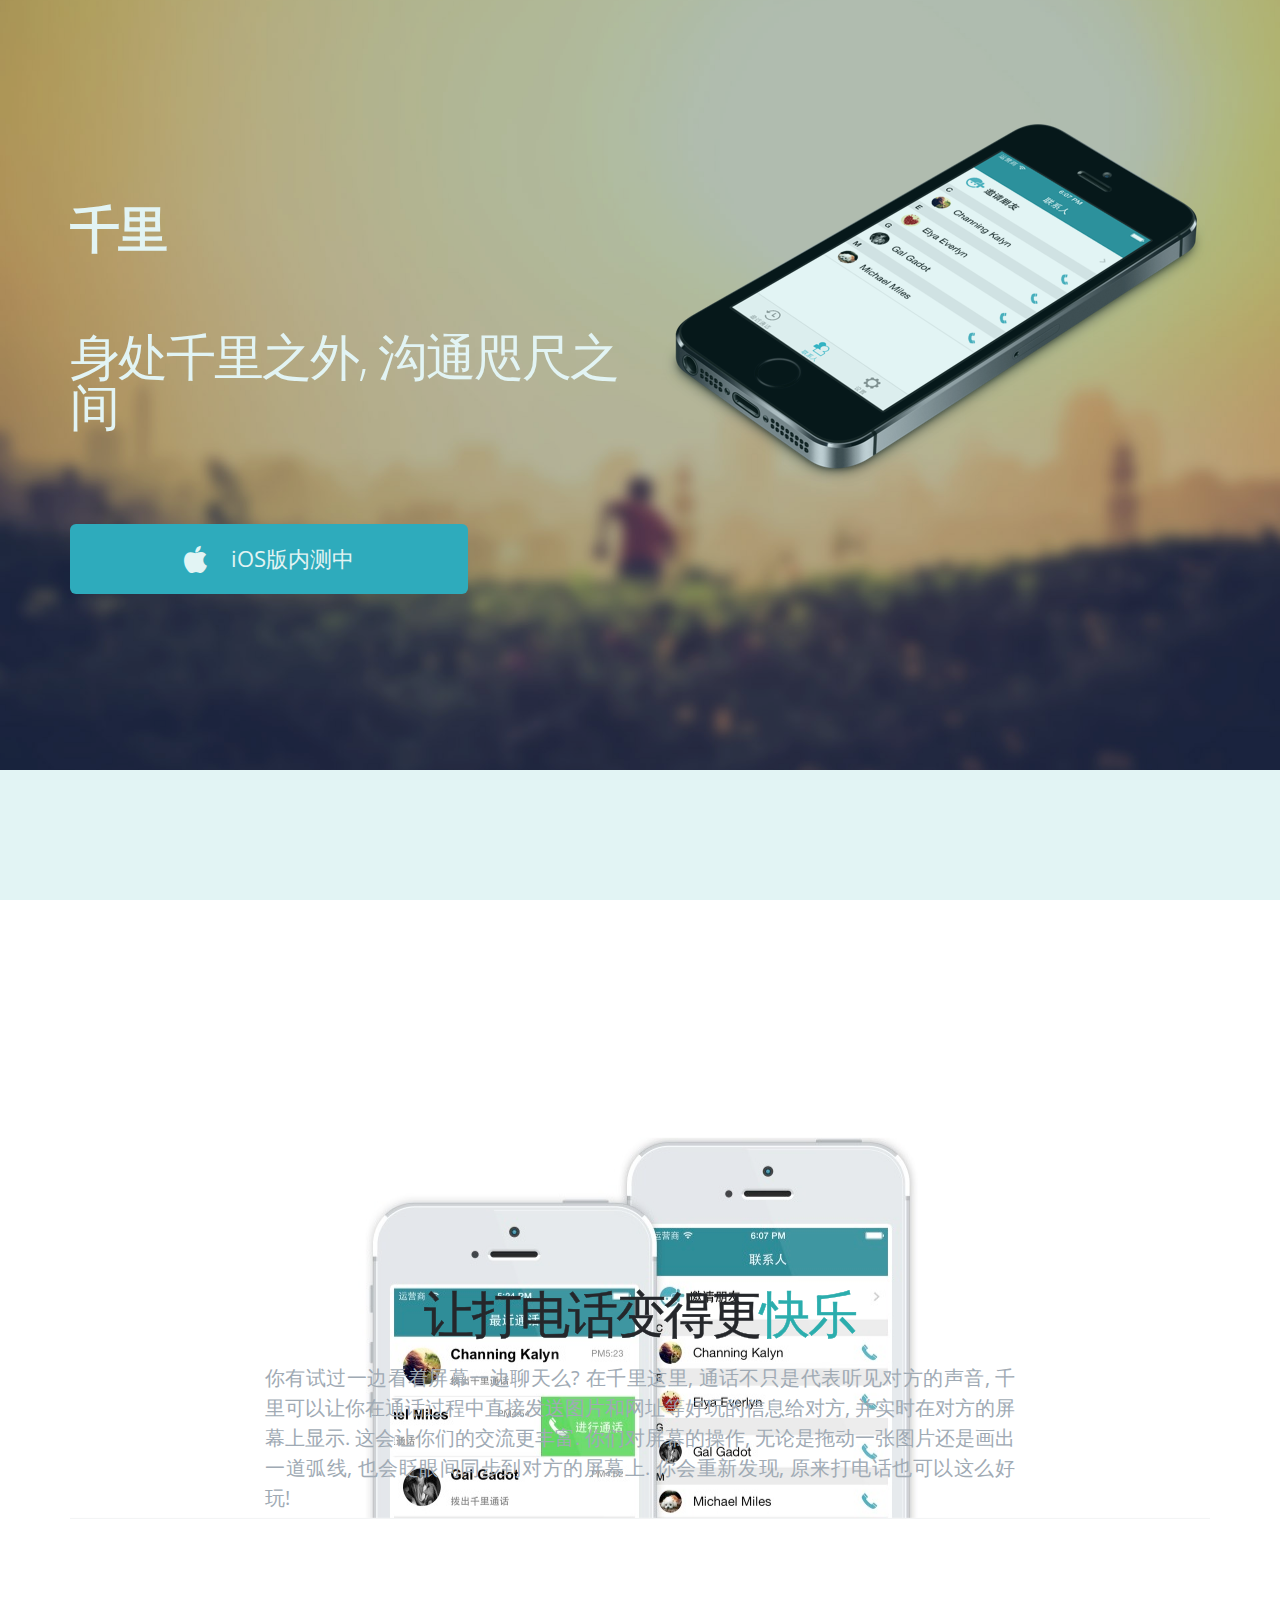
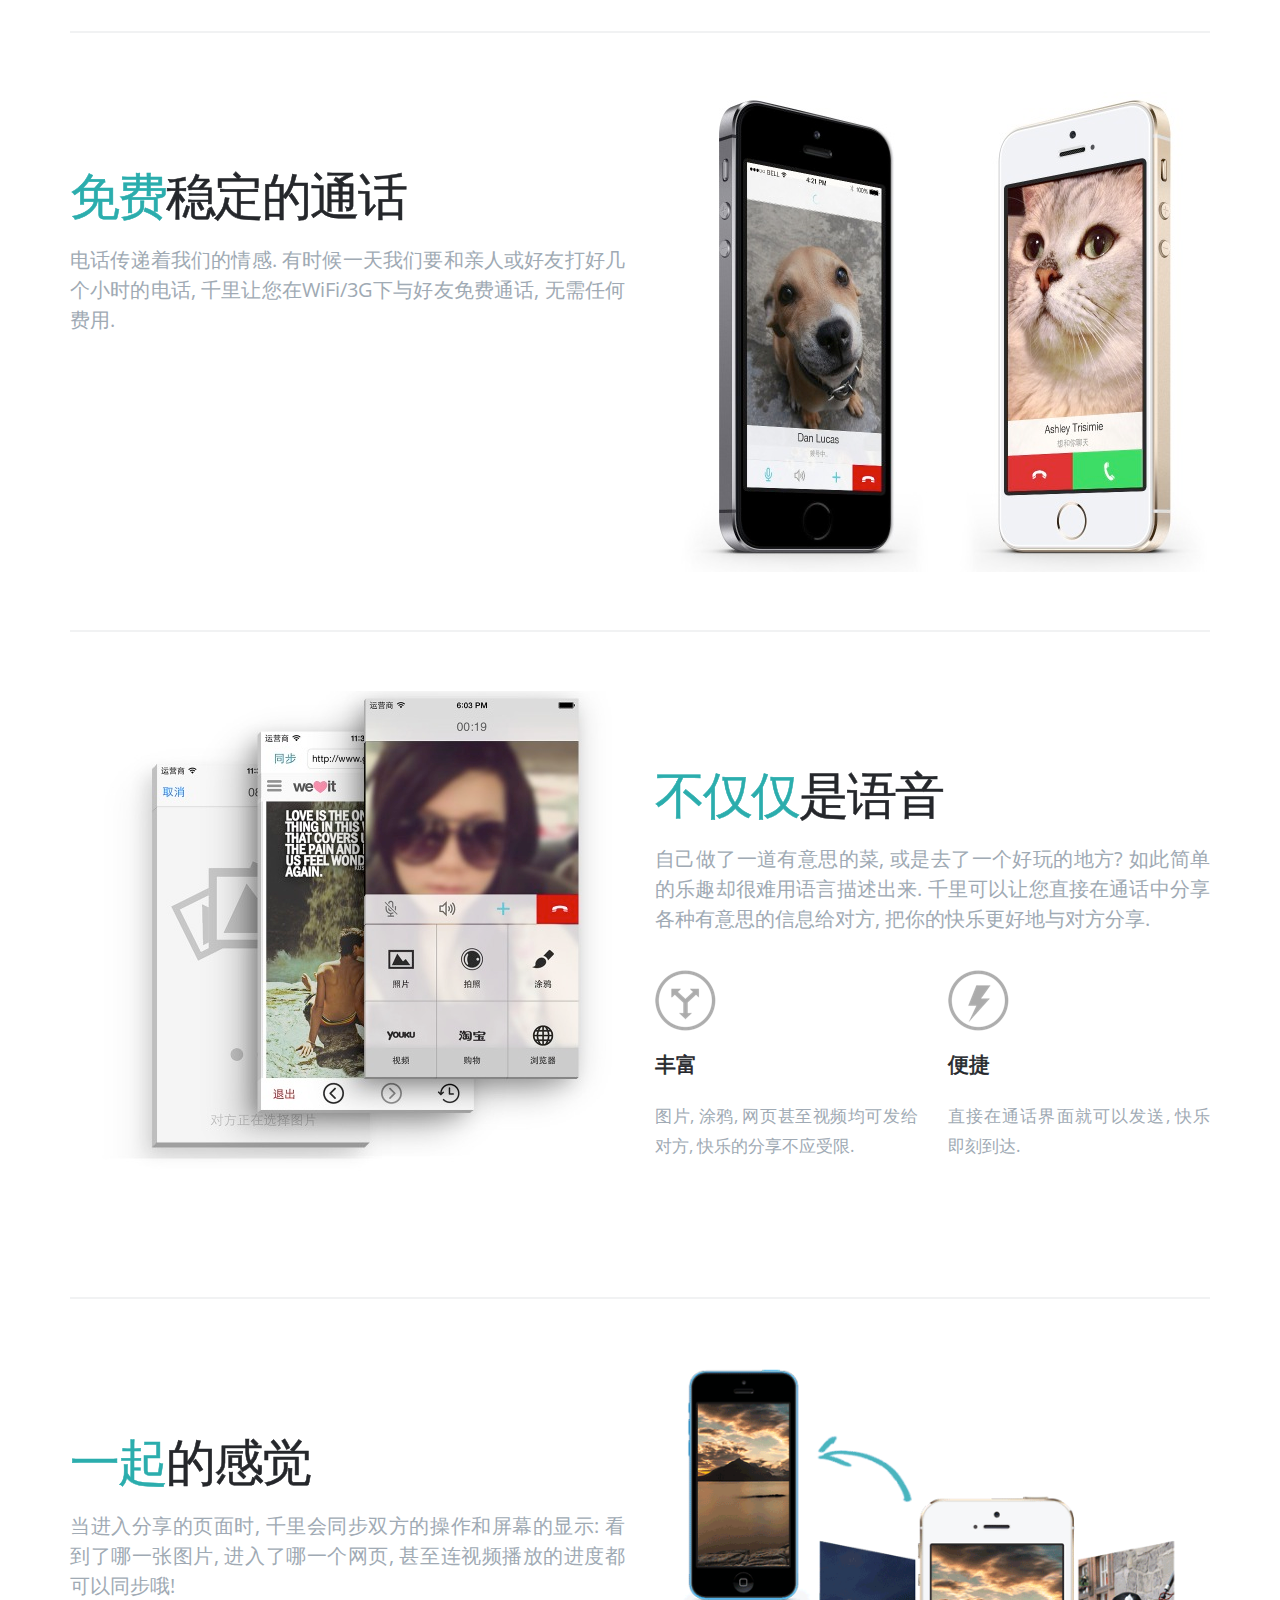
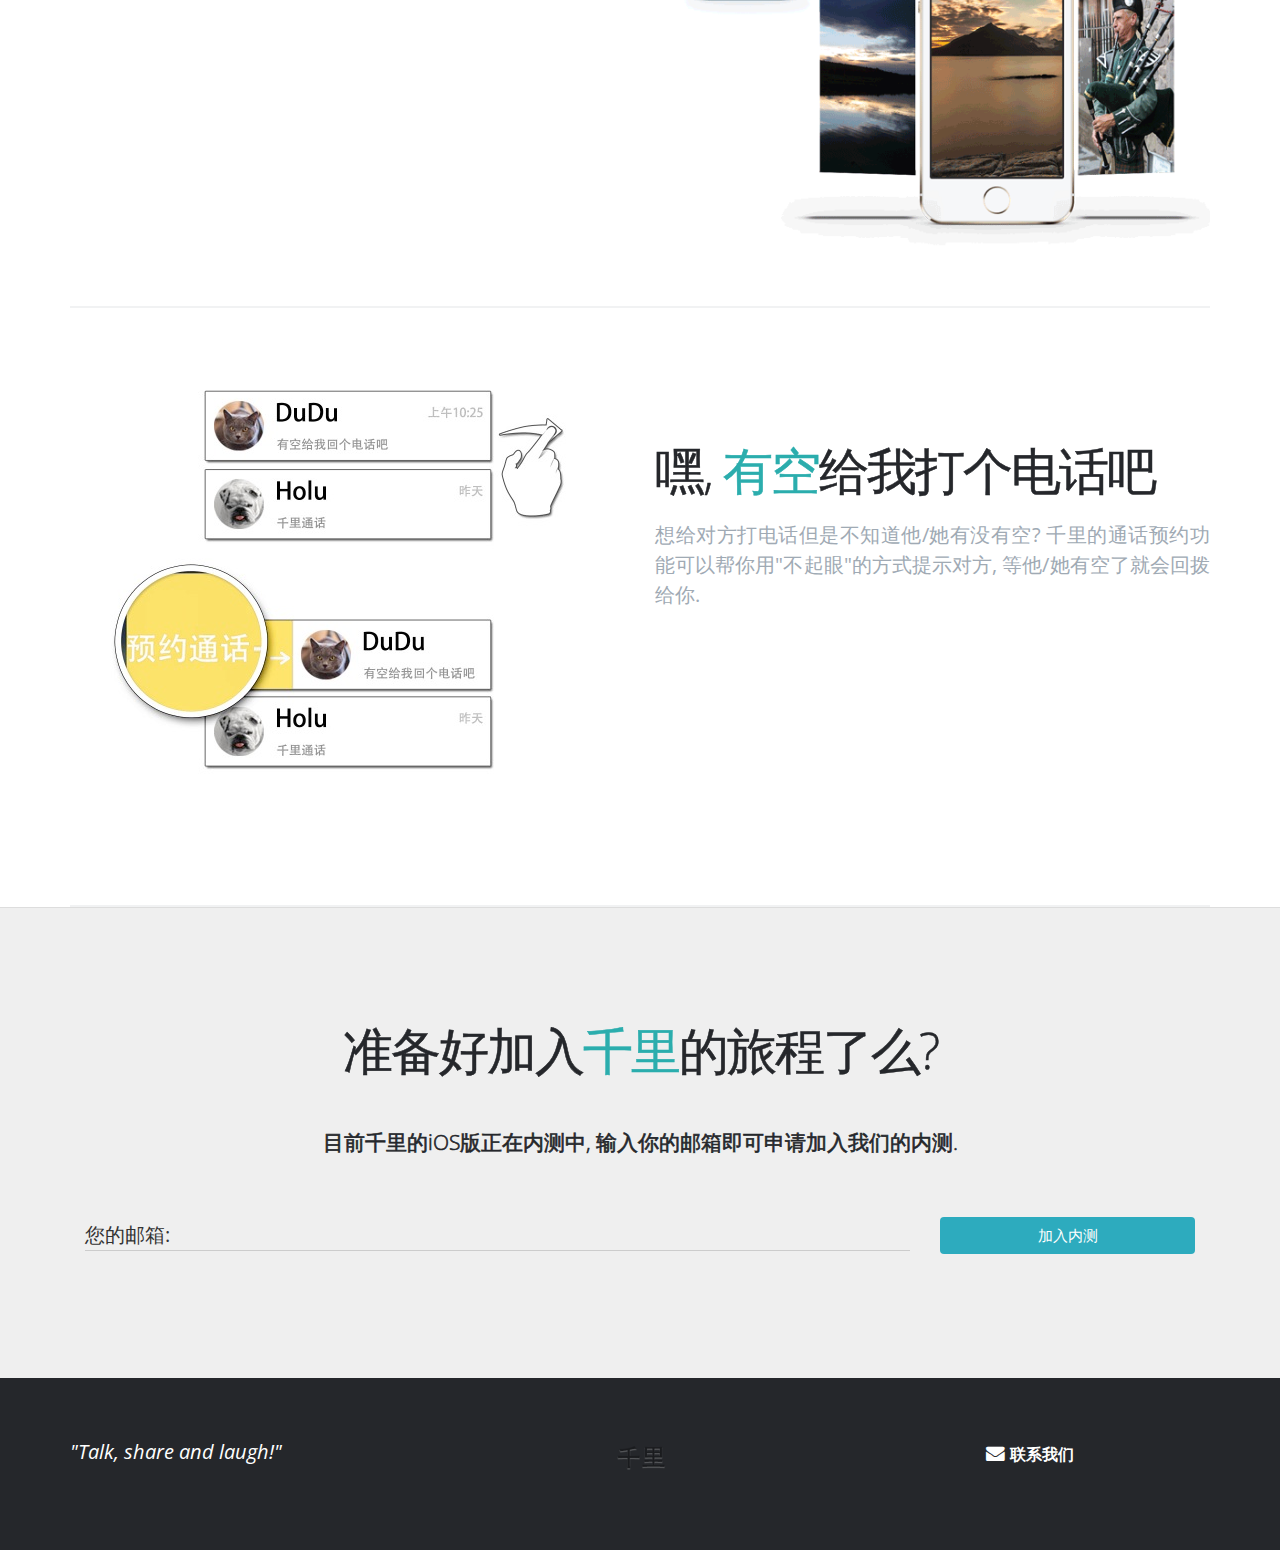
==== index.html @ df3bec3b "5 to 10" ====
﻿<!DOCTYPE html>
<html lang="en">
	<head>
		<title>千里 - 可以边看边聊的通讯工具</title>
		<meta name="viewport" content="width=device-width, initial-scale=1.0, maximum-scale=1.0, user-scalable=no">
		<!-- set the descritpion of you site -->
		<meta name="description" content="Responsive, Mobile First, Retina, Bootstrap 3, Landing Page, One Page, App, iOS, iPhone, iPad, Agency, Clean, Creative, Minimal, Multi-Purpose">
		<!-- set author of your site -->
		<meta name="author" content="Awerest - interactive studio">
		<!-- modernizr -->
		<script src="js/modernizr.js" type="text/javascript"></script>
		<!-- main Bootstrap styling -->
		<link rel="stylesheet" href="css/bootstrap.min.css">
		<!-- custom styling -->
		<link href="css/style.css" rel="stylesheet">
		<!-- iconic font - FontAwesome -->
		<!-- <link href="http://netdna.bootstrapcdn.com/font-awesome/4.0.1/css/font-awesome.css" rel="stylesheet"> -->
		<link href="css/font-awesome.css" rel="stylesheet">
		<!-- Google font -->
		<link href='http://fonts.googleapis.com/css?family=Open+Sans:300,400,700' rel='stylesheet' type='text/css'>
		<!-- site thumbnail -->
		<link rel="image_src" href="thumbnail.png" />
		<!-- favicon -->
		<link rel="icon" type="image/ico" href="favicon.ico">
		<!-- HTML5 shiv, for IE6-8 support of HTML5 elements. All other JS at the end of file. -->
		<!-- [if lt IE 9]>
			<script src="js/html5shiv.js"></script>
		<![endif]-->
	</head>
	<body>
		<div id="preloader">
			<div id="status">&nbsp;</div>
		</div>
	<!-- start intro -->
		<div id="home" data-start="opacity:1;" data-100-top-bottom="opacity: 0;">
			<div class="container"> 
				<div class="row">
					<div class="col-lg-6 col-md-6 col-sm-6 margin15 margin-15">
						<!-- <img src="img/logo.png" class="img-responsive" alt=""> -->
						<h1 class="margin5"><b>千里</b></h1>
						<h1 class="margin5"><br>身处千里之外, 沟通咫尺之间</h1>
						<!-- <a href="#" class="btn btn-default btn-awesome margin5">Available for <i class="fa fa-apple fa-lg"></i></a>
						<a href="#" class="btn btn-default btn-awesome margin5">Soon for <i class="fa fa-android fa-lg"></i></a>
						<a href="#" class="btn btn-default btn-awesome margin5">Soon for <i class="fa fa-windows fa-lg"></i></a> -->
						<a href="#contact" class="btn btn-default btn-awesome margin15">&nbsp;&nbsp;&nbsp;&nbsp;<i class="fa fa-apple fa-lg"></i>&nbsp;&nbsp;&nbsp;&nbsp;iOS版内测中&nbsp;&nbsp;&nbsp;&nbsp;</a>
					</div>
					<div class="col-lg-6 col-md-6 col-sm-6 margin10">
						<img src="img/intro_image.png" class="img-responsive float" alt="">
					</div>
				</div>
			</div>
		</div>
	<!-- end intro -->
	<!-- start features -->
		<section id="features">
			<div class="container"> 
				<div class="row" id="feat_1">
					<div class="col-lg-12 col-md-12 col-sm-12 margin5 margin-5">
						<img src="img/features_1.jpg" class="img-responsive" alt="" data-bottom-top="transform: translateY(100%);" data-bottom="transform: translateY(0%);" data-top="transform: translateY(0%);" data-top-bottom="transform: translateY(-100%);">
					</div>
					<div class="col-lg-8 col-md-8 col-sm-8 col-lg-offset-2 col-md-offset-2 col-sm-offset-2 text-center">
						<!-- <h2>对<span>电话</span>的重新定义</h2> -->
						<!-- <h4>一款边看边聊的通讯软件</h4> -->
						<!-- <h2><span>边看边聊</span>的电话</h2> -->
						<h2>让打电话变得更<span>快乐</span></h2>
						<p>你有试过一边看着屏幕一边聊天么? 在千里这里, 通话不只是代表听见对方的声音, 千里可以让你在通话过程中直接发送图片和网址等好玩的信息给对方, 并实时在对方的屏幕上显示. 这会让你们的交流更丰富. 你们对屏幕的操作, 无论是拖动一张图片还是画出一道弧线, 也会眨眼间同步到对方的屏幕上. 你会重新发现, 原来打电话也可以这么好玩!</p>
						<!-- <p>千里是一款可以「边看边聊」的通信软件, 它不仅可以让您方便地与好友进行语音通话, 还可以在通话过程中直接发送图片和视频等多媒体信息. 你们对共享信息的操作, 无论是拖动一张图片还是画出一道弧线, 都会眨眼间同步到对方的屏幕上. 您会重新发现, 原来打电话也可以这么好玩!</p> -->
						<a href="#home"><i class="fa fa-angle-up fa-4x margin-5"></i></a>
						<a href="#feat_2"><i class="fa fa-angle-down fa-4x margin-5"></i></a>
					</div>
				</div>
				<div class="separator"></div>
				<div class="row" id="feat_2">
					<div class="col-lg-6 col-md-6 col-sm-6 margin10">
						<h2><span>免费</span>稳定的通话</h2>
						<p>电话传递着我们的情感. 有时候一天我们要和亲人或好友打好几个小时的电话, 千里让您在WiFi/3G下与好友免费通话, 无需任何费用. 
						</p>
						<a href="#feat_1"><i class="fa fa-angle-up fa-4x margin5 margin-5"></i></a>
						<a href="#feat_3"><i class="fa fa-angle-down fa-4x margin5 margin-5"></i></a>
					</div>
					<div class="col-lg-6 col-md-6 col-sm-6 margin5 margin-5">
						<!-- <img src="img/features_2.jpg" class="img-responsive" alt="" data-bottom-top="transform: translateY(100%);" data-bottom="transform: translateY(0%);" data-top="transform: translateY(0%);" data-top-bottom="transform: translateY(-100%);"> -->
						<img src="img/features_2.jpg" class="img-responsive" alt="">
					</div>
				</div>
				<div class="separator"></div>
				<div class="row" id="feat_3">
					<div class="col-lg-6 col-md-6 col-sm-6 margin5 margin-5">
						<!-- <img src="img/features_3.jpg" class="img-responsive" alt="" data-bottom-top="transform: translateY(100%);" data-bottom="transform: translateY(0%);" data-top="transform: translateY(0%);" data-top-bottom="transform: translateY(-100%);"> -->
						<img src="img/features_3.jpg" class="img-responsive" alt="">
					</div>
					<div class="col-lg-6 col-md-6 col-sm-6 margin10">
						<h2><span>不仅仅</span>是语音</h2>
						<p>自己做了一道有意思的菜, 或是去了一个好玩的地方? 如此简单的乐趣却很难用语言描述出来. 千里可以让您直接在通话中分享各种有意思的信息给对方, 把你的快乐更好地与对方分享.</p>
						<!-- sub items -->
						<div class="row">
							<div class="col-md-6">
								<!-- BEGIN SERVICE BOX -->
								<div class="rnr-service-box-center">
									<!-- BEGIN SERVICE ICON -->
									<div class="rnr-service-box-icon">
										<img src="img/service_box_various.png" alt="Pictures"/>
									</div>
									<!-- END SERVICE ICON -->

									<!-- BEGIN SERVICE CONTENT -->          
									<div class="rnr-service-box-content">
										<h3 class="rnr-service-box-title">丰富</h3>
										<p style="font-size:13pt;">图片, 涂鸦, 网页甚至视频均可发给对方, 快乐的分享不应受限.</p>
									</div>
									<!-- END SERVICE CONTENT -->
								</div>
								<!-- END SERVICE BOX -->    
							</div>
							<div class="col-md-6">         
								<!-- BEGIN SERVICE BOX -->
								<div class="rnr-service-box-center">
									<!-- BEGIN SERVICE ICON -->
									<div class="rnr-service-box-icon">
										<img src="img/service_box_convenient.png" alt="Pictures"/>
									</div>
									<!-- END SERVICE ICON -->

									<!-- BEGIN SERVICE CONTENT -->          
									<div class="rnr-service-box-content">
										<h3 class="rnr-service-box-title">便捷</h3>
										<p style="font-size:13pt;">直接在通话界面就可以发送, 快乐即刻到达.</p>
									</div>
									<!-- END SERVICE CONTENT -->
								</div>
								<!-- END SERVICE BOX -->    
							</div>
						</div>  
						<a href="#feat_2"><i class="fa fa-angle-up fa-4x margin5 margin-5"></i></a>
						<a href="#feat_4"><i class="fa fa-angle-down fa-4x margin5 margin-5"></i></a>
					</div>
				</div>
				<div class="separator"></div>
				<div class="row" id="feat_4">
					<div class="col-lg-6 col-md-6 col-sm-6 margin10">
						<h2><span>一起</span>的感觉</h2>
						<p>当进入分享的页面时, 千里会同步双方的操作和屏幕的显示: 看到了哪一张图片, 进入了哪一个网页, 甚至连视频播放的进度都可以同步哦! </p>
						<a href="#feat_3"><i class="fa fa-angle-up fa-4x margin5 margin-5"></i></a>
						<a href="#feat_5"><i class="fa fa-angle-down fa-4x margin5 margin-5"></i></a>
					</div>
<!-- 					<div class="col-lg-6 col-md-6 col-sm-6 margin10 margin-10 video">
						<iframe src="//player.vimeo.com/video/60252066?title=0&amp;byline=0&amp;portrait=0" frameborder="0" webkitallowfullscreen mozallowfullscreen allowfullscreen></iframe>
					</div> -->
					<div class="col-lg-6 col-md-6 col-sm-6 margin5 margin-5">
						<!-- <img src="img/feature-3-animation-gif-with-arrow.gif" class="img-responsive" alt="" data-bottom-top="transform: translateY(100%);" data-bottom="transform: translateY(0%);" data-top="transform: translateY(0%);" data-top-bottom="transform: translateY(-100%);"> -->
						<img src="img/feature-3-animation-gif-with-arrow.gif" class="img-responsive" alt="">
					</div>					
				</div>
				<div class="separator"></div>
				<div class="row" id="feat_5">
					<div class="col-lg-6 col-md-6 col-sm-6 margin5 margin-5">
						<!-- <img src="img/features_4.jpg" class="img-responsive" alt="" data-bottom-top="transform: translateY(100%);" data-bottom="transform: translateY(0%);" data-top="transform: translateY(0%);" data-top-bottom="transform: translateY(-100%);"> -->
						<img src="img/features_4.jpg" class="img-responsive" alt="">
					</div>
					<div class="col-lg-6 col-md-6 col-sm-6 margin10">
						<h2>嘿, <span>有空</span>给我打个电话吧</h2>
						<p>想给对方打电话但是不知道他/她有没有空? 千里的通话预约功能可以帮你用"不起眼"的方式提示对方, 等他/她有空了就会回拨给你.</p>
						<a href="#feat_4"><i class="fa fa-angle-up fa-4x margin5 margin-5"></i></a>
						<a href="#contact"><i class="fa fa-angle-down fa-4x margin5 margin-5"></i></a>
					</div>
				</div>
				<div class="separator"></div>				
	<!-- end features -->
<!-- start gallery -->		
		</section>
	<!-- end gallery -->

	<!-- start contact -->
		<section id="contact">
			<div class="container">
				<div class="row">
					<div class="col-lg-12 margin10 margin-5">
						<h2 class="text-center">准备好加入<span>千里</span>的旅程了么?</h2>
						<h3 class="text-center margin5">目前千里的iOS版正在内测中, 输入你的邮箱即可申请加入我们的内测.</h3>
						<div class="col-lg-12">
							<div class="row">						
								<form method="post" class="form-inline flowuplabels" role="form" id="contactForm">
									<div class="form-group col-lg-9 col-md-9 col-sm-6 fl_wrap margin5">
										<label class="fl_label" for="email">您的邮箱:</label>
										<input type="text" name="email" value="" id="email" class="form-control fl_input">
									</div>
									<span class="honeypot form-group col-lg-3 col-md-3 col-sm-6 fl_wrap margin5">
										<label class="fl_label" for="last">Honeypot:</label>
										<input type="text" name="last" value="" id="last" class="form-control fl_input">
									</span>
									<div class="form-group col-lg-3 col-md-3 col-sm-6 margin5">
										<button type="submit" value="Send" id="submit" class="btn btn-fancy btn-block">加入内测</button>
									</div>
									<div class="form-group col-lg-12 col-sm-12 margin5">
										<div class="message">
											<div class="alert">
												<li id="alert_message"></li>
											</div>
										</div>
									</div>
								</form>
							</div>
						</div>
					</div>
				</div>
			</div>
		</section>
	<!-- end contact -->
	<!-- start terms and privacy -->
<!-- 		<section id="terms" data--100-bottom-top="opacity:0;" data-center="opacity: 1;">
			<div class="container">
				<div class="row">
					<div class="col-lg-12 margin15 margin-15">
						<h1></h1>
					</div>
				</div>
			</div>
		</section> -->
	<!-- end terms and privacy -->
	<!-- start footer -->
		<section class="footer"> 
			<div class="container"> 
				<div class="row">
					<div class="col-lg-4 col-md-4 col-sm-4 margin5 margin-5">
						<p>"Talk, share and laugh!"</p>
					</div>
					<div class="col-lg-4 col-md-4 col-sm-4 margin5 margin-5">
						<img src="img/logo_footer.png" alt="">
					</div>
					<div class="col-lg-4 col-md-4 col-sm-4 margin5 margin-5">
						<!--
						<a href="https://www.facebook.com/awerest" target="_blank"><i class="fa fa-facebook fa-lg"></i></a>
						<a href="https://www.twitter.com/awerest" target="_blank"><i class="fa fa-twitter fa-lg"></i></a>
						<a href="http://instagram.com/awerest" target="_blank"><i class="fa fa-instagram fa-lg"></i></a>
						<a href="http://dribbble.com/awerest" target="_blank"><i class="fa fa-dribbble fa-lg"></i></a>
						<a href="http://pinterest.com/awerest" target="_blank"><i class="fa fa-pinterest fa-lg"></i></a>
						-->
						<a href="mailto:zhe@qianliapp.cn"><i class="fa fa-envelope fa-lg">&nbsp;<small><strong>联系我们</strong></small></i></a>
					</div>
				</div>
			</div>
		</section>
	<!-- end footer -->
	<!-- start back to top button -->
		<a href="#home" class="hidden-sm hidden-xs go-top" data-0="opacity: 0;" data-1000="opacity: 1;">Go Top</a>
	<!-- end back to top button -->
	<!-- start scripts - IMPORTANT: all scripts except modernizr and html5shiv MUST be loaded after jquery-latest.js as now -->
	<!-- latest jQuery -->
		<script src="js/jquery-1.10.2.min.js"></script>
	<!-- main bootstrap js -->
		<script src="js/bootstrap.min.js"></script>
	<!-- enable responsive features in IE8 -->
	<!-- [if lte IE 8]>
		<script src="js/respond.min.js"></script>
	<![endif]-->
	<!-- retina support -->
		<script src="js/retina.js" type="text/javascript"></script>
	<!-- smooth scroll on page -->
		<script src="js/jquery.scrollto.min.js" type="text/javascript"></script>
		<script src="js/jquery.easing.js" type="text/javascript"></script>
	<!-- responsive embed videos -->
		<script src="js/jquery.fitvids.min.js" type="text/javascript"></script>
	<!-- custom scrollbar -->
		<script src="js/jquery.nicescroll.min.js" type="text/javascript"></script>
		<script src="js/smoothscroll.js" type="text/javascript"></script>
		<script src="js/jquery.localscroll.min.js" type="text/javascript"></script>
	<!-- animated elements -->
		<script src="js/skrollr.js"></script>
	<!--[if lt IE 9]>
		<script type="text/javascript" src="skrollr.ie.js"></script>
	<![endif]-->
	<!-- background stretch and slide -->
		<script src="js/jquery.backstretch.min.js"></script>
	<!-- contact form -->
		<script src="js/jquery.form.js"></script>
		<script src="js/jquery.flowuplabels.js"></script>
	<!-- custom scripts and triggers -->
		<script src="js/custom.js"></script>
	<!-- Google analytics -->
	<!--
		<script type="text/javascript">
			var _gaq = _gaq || [];
			_gaq.push(['_setAccount', 'YOUR GOOGLE ANALYTICS CODE']);
			_gaq.push(['_trackPageview']);

			(function() {
				var ga = document.createElement('script'); ga.type = 'text/javascript'; ga.async = true;
				ga.src = ('https:' == document.location.protocol ? 'https://ssl' : 'http://www') + '.google-analytics.com/ga.js';
				var s = document.getElementsByTagName('script')[0]; s.parentNode.insertBefore(ga, s);
			})();
		</script>
		-->
	</body>
</html>
---- css/style.css ----
/*

Template Name: Superawesome
Template Demo: http://awerest.com/demo/superawesome
Author: Awerest
Author website: http://awerest.com
Description: Retina Bootstrap App Landing Page For MODX
Tags: Responsive, Mobile First, Retina, Bootstrap 3, Landing Page, One Page, App, iOS, iPhone, iPad, Agency, Clean, Creative, Minimal, Multi-Purpose

Version: 2.0

---------------

Table of Contents:

1) Main styling
2) Typography
3) Intro
4) Features, Gallery and Contact
5) Terms and Privacy
6) Footer
7) Preloader
8) Back to top button

---------------

/* ==== 1) Main styles ==== */

::selection {
	background: #2badad;
	color: #ffffff;
}

::-moz-selection {
	background: #2badad;
	color: #ffffff;
}

body {
	font-family: 'Open Sans', sans-serif;
	overflow-x: hidden;
}

.separator {
	border-bottom: 2px solid #f1f2f3;
}

.margin15 {
	margin-top: 15%;
}

.margin-15 {
	margin-bottom: 15%;
}

.margin10 {
	margin-top: 10%;
}

.margin-10 {
	margin-bottom: 10%;
}

.margin5 {
	margin-top: 5%;
}

.margin-5 {
	margin-bottom: 5%;
}

/* ==== 2) Typography ==== */

p {
	font-family: 'Open Sans', "Hiragino Sans GB", "Microsoft YaHei", "WenQuanYi Micro Hei", sans-serif;
	color: #A0AAB4;
	margin: 25px 0;
	font-size: 20px;
	text-align: justify;
	line-height: 30px;
}

h1 {
	font-family: 'Open Sans', sans-serif;
	color: #ffffff;
	font-size: 50px;
	line-height: 1;
	font-weight: 300;
	letter-spacing: -2px;
}

h2 {
	font-family: 'Open Sans', sans-serif;
	color: #25272B;
	font-size: 50px;
	line-height: 1;
	font-weight: 300;
	letter-spacing: -2px;
	-webkit-text-stroke: 0.01em;
}

@media (max-width: 568px) {
	h1, h2 {
		font-size: 38px;
		letter-spacing: -1px;
	}
}

h3 {
	font-family: 'Open Sans', sans-serif;
	color: #25272B;
	font-size: 21px;
	font-weight: 200;
	line-height: 1;
	margin: 15px 0 7px 0;
	-webkit-text-stroke: 0.03em;
}

h3 a {
	-webkit-text-stroke: 0.03em;
}

h4 {
	font-family: 'Open Sans', "Hiragino Sans GB", "Microsoft YaHei", "WenQuanYi Micro Hei", sans-serif;
	font-size: 24px;
	color: #eeeeee;
	margin: 40px 0px 0px 0px;
	text-shadow: 1px 1px 1px rgba(0, 0, 0, 0.4), -1px -1px 1px rgba(0, 0, 0, 0.05);
}

span {
	color: #2badad;
}

a {
	color: #2badad;
}

a:hover {
	color: #3e2c5a;
	text-decoration: none;
}

a i{
	color: #fff;
	font-family: 'Open Sans', "Hiragino Sans GB", "Microsoft YaHei", "WenQuanYi Micro Hei", sans-serif;
}

/* ==== 3) Intro ==== */

.btn-awesome {
	/*background: rgba(255, 255, 255, 0.4);*/
	background: rgba(47, 171, 190, 1);
	color: #fff;
	border: 0;
	border-radius: 6px;
	padding: 19px 90px;
	-webkit-transition: 0.3s ease;
	-moz-transition: 0.3s ease;
	-ms-transition: 0.3s ease;
	-o-transition: 0.3s ease;
	transition: 0.3s ease;
	height:70px;
	font-size: 22px;
}

.btn-awesome:hover {
	background: rgba(255, 255, 255, 0.3);
	color: #000 !important;
}

.float {
	-webkit-animation-name: floatingx;
	-webkit-animation-duration: 4s;
	-webkit-animation-iteration-count: infinite;
	-webkit-animation-timing-function: ease-in-out;
	-moz-animation-name: floating;
	-moz-animation-duration: 4s;
	-moz-animation-iteration-count: infinite;
	-moz-animation-timing-function: ease-in-out;
}

@-webkit-keyframes floatingx{
	from {-webkit-transform: translate(0, 0px);}
	50% {-webkit-transform: translate(0, 20px);}
	to {-webkit-transform: translate(0, -0px);}
}

@-moz-keyframes floating{
	from {-moz-transform:translate(0, 0px);}
	50% {-moz-transform:translate(0, 20px);}
	to {-moz-transform: translate(0, -0px);}
}

.scaling {
	-webkit-animation-name: scalex;
	-webkit-animation-duration: 3s;
	-webkit-animation-iteration-count:infinite;
	-webkit-animation-timing-function: ease-in-out;
	-moz-animation-name: scale;
	-moz-animation-duration: 3s;
	-moz-animation-iteration-count: infinite;
	-moz-animation-timing-function: ease-in-out;
}

@-webkit-keyframes scalex{
	from {-webkit-transform: scale(0.9);}
	50% {-webkit-transform: scale(1.0);}
	to {-webkit-transform: scale(0.9);}
}
	
@-moz-keyframes scale{
	from {-moz-transform: scale(0.9);}
	50% {-moz-transform: scale(1.0);}
	to {-moz-transform: scale(0.9);}
}
/* ==== 4) Features, Gallery and Contact ==== */

#features, #testimonials {
	background: #ffffff;
}

#contact {
	background: #efefef;
	border-top: 1px solid #ddd;
}

#team {
	background: #f5f5f5;
}

#gallery .col-lg-3, #gallery .col-lg-4, #gallery .col-lg-6, #gallery .col-lg-12,
#gallery .col-md-3, #gallery .col-md-4, #gallery .col-md-6, #gallery .col-md-12,
#gallery .col-sm-3, #gallery .col-sm-4, #gallery .col-sm-6, #gallery .col-sm-12,
#gallery .col-sx-3, #gallery .col-sx-4, #gallery .col-sx-6, #gallery .col-sx-12 {
	padding-top: 15px;
	padding-bottom: 15px;
}

#features .col-lg-12 img {
	border-bottom: 1px solid #f1f2f3;
}

.thumbnail {
	padding: 0px;
	border: none;
	border-radius: 0;
	cursor: url('../img/cursor.cur'), crosshair;
	cursor: url('../img/cursor.png') 30 30, crosshair;
}

a.thumbnail {
	background: #000;
}

.thumbnail img {
	background: #000;
	-webkit-transition-duration: 0.4s;
	-moz-transition-duration: 0.4s;
	-ms-transition-duration: 0.4s;
	-o-transition-duration: 0.4s;
	transition-duration: 0.4s;
}

.thumbnail img:hover {
	opacity: .95;
	filter: url("data:image/svg+xml;utf8,<svg xmlns=\'http://www.w3.org/2000/svg\'><filter id=\'grayscale\'><feColorMatrix type=\'matrix\' values=\'0.3333 0.3333 0.3333 0 0 0.3333 0.3333 0.3333 0 0 0.3333 0.3333 0.3333 0 0 0 0 0 1 0\'/></filter></svg>#grayscale");
	filter: gray;
	-webkit-filter: grayscale(50%);
}

blockquote {
	margin: 0;
	border-left: 2px solid #f1f2f3;
	-webkit-transition-duration: 0.4s;
	-moz-transition-duration: 0.4s;
	-ms-transition-duration: 0.4s;
	-o-transition-duration: 0.4s;
	transition-duration: 0.4s;
}

blockquote:hover {
	border-left: 2px solid #2badad;
}

.form-control, .form-control:focus {
	color: #25272B;
	border: 0;
	outline: none;
	resize: none;
	background: #eeeff2;
	border-radius: 0;
	-webkit-border-radius: 0;
	-moz-border-radius: 0;
	box-shadow: none;
	-webkit-box-shadow: none;
	-moz-box-shadow: none;
	-ms-box-shadow: none;
	-o-box-shadow: none;
}

.sr-only {
	position: absolute;
	width: 1px;
	height: 1px;
	padding: 0;
	margin: -1px;
	overflow: hidden;
	clip: rect(0 0 0 0);
	border: 0;
}

@media (min-width: 768px) {
	.form-group {
		display: inline-block;
	}
}

.form-group, label {
	font-weight: 400;
	line-height: 1.2;
}

.honeypot {
	display: none !important;
}

.message {
	display: none;
}

#form-alert {
	padding: 5px 15px 5px 15px;
	margin: 15px 0 0 0;
}

form .btn {
	display: inline-block;
	margin: 0;
	font-size: 18x;
}

form .btn {
	background: #2dabbe;
	color: #fff;
	-webkit-transition: all .1s linear;
	-moz-transition: all .1s linear;
	-transition: all .1s linear;
	padding: 7px;
	font-size: 15px;
}

form .btn:hover {
	background: #48bed0;
	color: #fff;
}

form .btn:focus {
	background: #2dabbe;
	color: #fff;
	outline: 0px auto transparent;
	outline-offset: -2px;
}

.flowuplabels .fl_wrap {
	height: 45px;
	position: relative;
	-webkit-box-sizing: border-box;
	-moz-box-sizing: border-box;
	box-sizing: border-box;
}

.flowuplabels .fl_label {
	top: 6px;
	position: absolute;
	z-index: 3;
	-webkit-transition: all .1s linear;
	-moz-transition: all .1s linear;
	-transition: all .1s linear;
	font-size: 20px;
}

.flowuplabels .fl_input {
	background: none;
	border: none;
	border-bottom: 1px solid #ccc;
	border-radius: 0;
	padding: 13px 0px 10px 0px;
	z-index: 2;
	font-size: 24px;
	-webkit-box-sizing:border-box;
	-moz-box-sizing:border-box;
	box-sizing:border-box;
}
 
.flowuplabels .fl_wrap.focused .fl_label,
.flowuplabels .fl_wrap.populated .fl_label {
	top: -30px;
	font-size: 19px;
}

.flowuplabels .fl_wrap.focused .fl_label {
	color: #2badad;
}

/* ==== 5) Terms and Privacy ==== */

#terms {
	text-align: center;
}

#terms a {
	color: #fff;
}

.modal-header {
	border: none;
}

.modal-header h3 {
	font-family: 'Open Sans', sans-serif;
	color: #25272B;
	font-size: 49px;
	line-height: 48px;
	font-weight: 300;
	letter-spacing: -2px;
	-webkit-text-stroke: 0.005em;
}

.modal-content {
	border: none;
	border-radius: 0px;
	box-shadow: none;
}

.modal-backdrop.in {
	opacity: 0.7;
	filter: alpha(opacity=70);
}

.close {
	font-size: 26px;
	text-shadow: none;
	opacity: .5;
	filter: alpha(opacity=50);
	position: absolute;
	right: 10px;
	top: 5px;
}

/* ==== 6) Footer ==== */

.footer {
	background: #25272B;
	text-align: center;
}

.footer p {
	color: #fff;
	font-style: italic;
	margin-top: 0;
}

.footer i {
	color: #fff;
	padding: 10px;
	-webkit-transition: 0.3s ease;
	-moz-transition: 0.3s ease;
	-ms-transition: 0.3s ease;
	-o-transition: 0.3s ease;
	transition: 0.3s ease;
}

.footer i:hover {
	opacity: .6;
	filter: alpha(opacity=60);
}

/* ==== 7) Preloader ==== */

#preloader {
	position: absolute;
	top: 0;
	left: 0;
	right: 0;
	bottom: 0;
	background-color: #2badad;
	z-index: 9999;
	position: fixed;
}

#status {
	width: 200px;
	height: 200px;
	position: absolute;
	left: 50%;
	top: 50%;
	background-image: url(../img/preload.gif);
	background-repeat: no-repeat;
	background-position: center;
	margin: -100px 0 0 -100px;
}

/* ==== 8) Back to top button ==== */

.go-top {
	position: fixed;
	bottom: 1em;
	right: 1em;
	text-decoration: none;
	color: #fff;
	background: rgba(0, 0, 0, 0.3);
	font-size: 13px;
	padding: 1em;
}

.go-top:hover {
	background: rgba(0, 0, 0, 0.4);
	color: #fff;
}

/* ==== 9) Zhe zhu modified === */
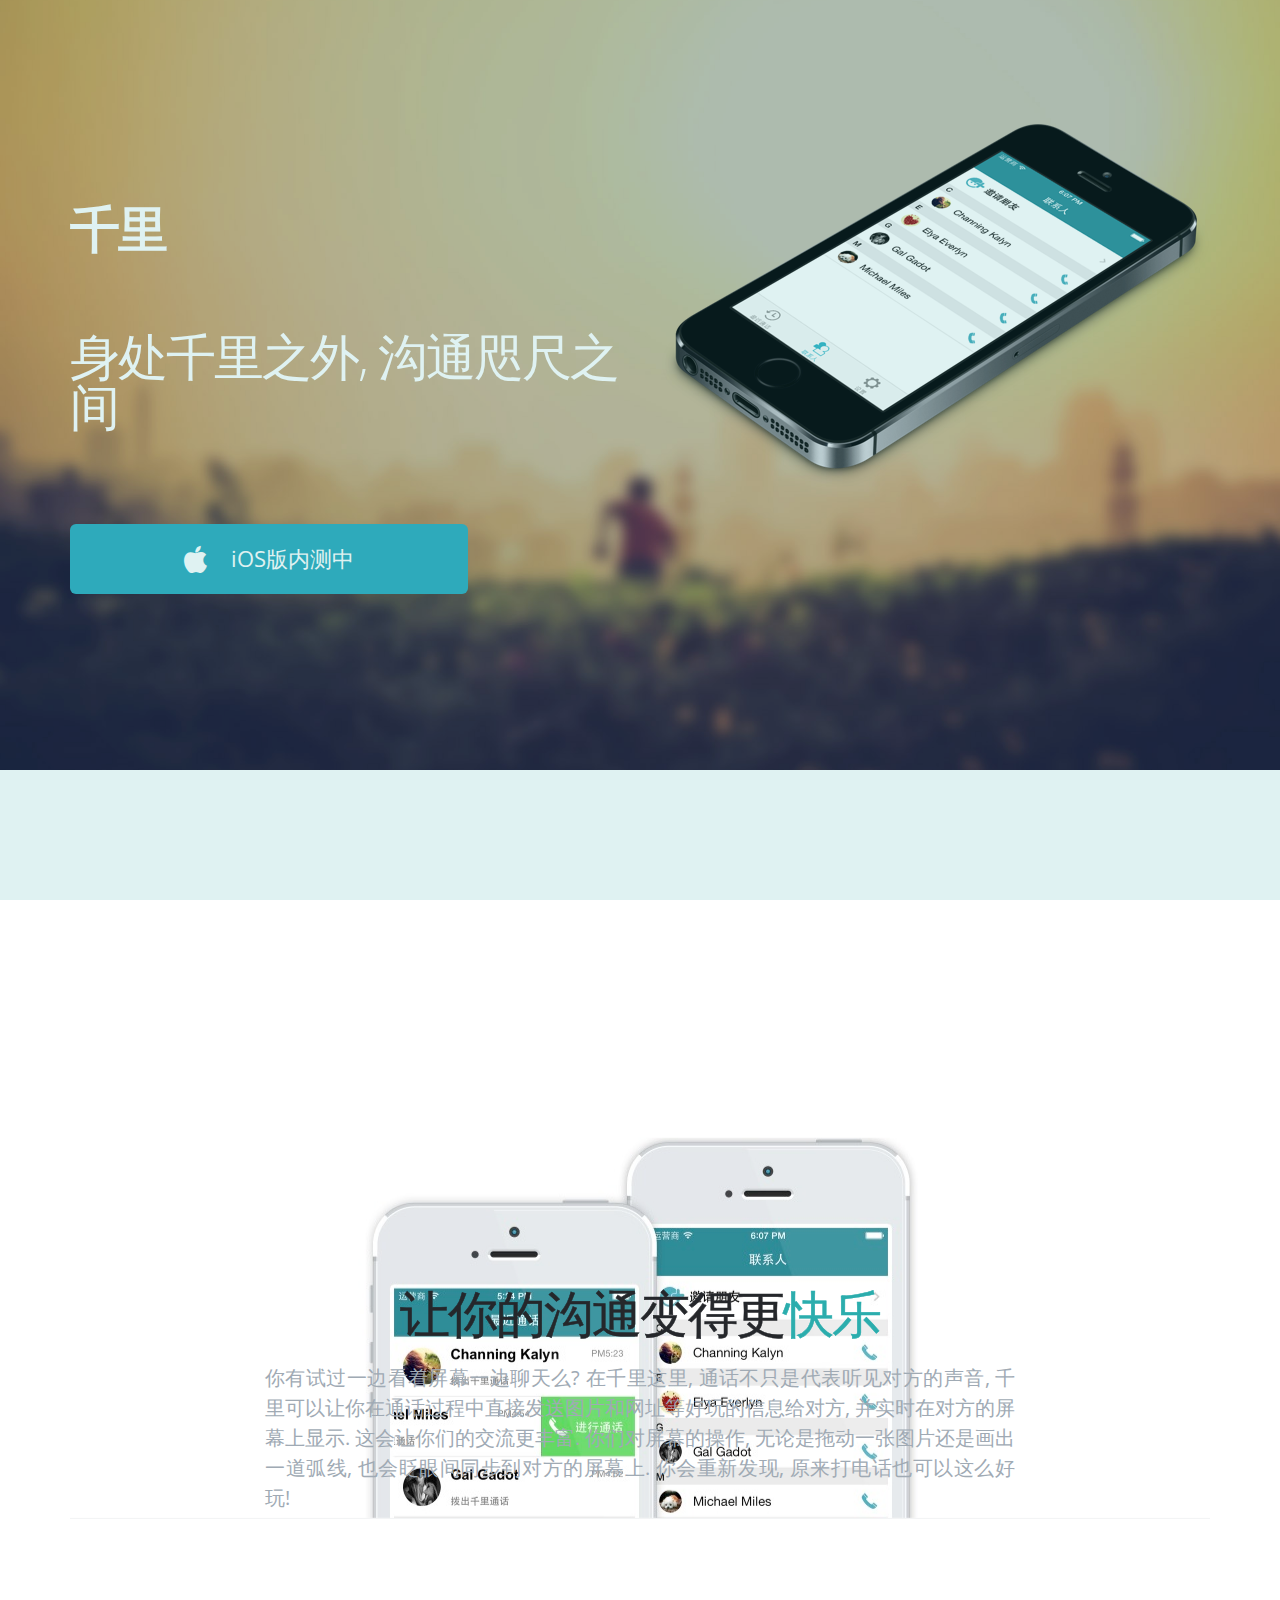
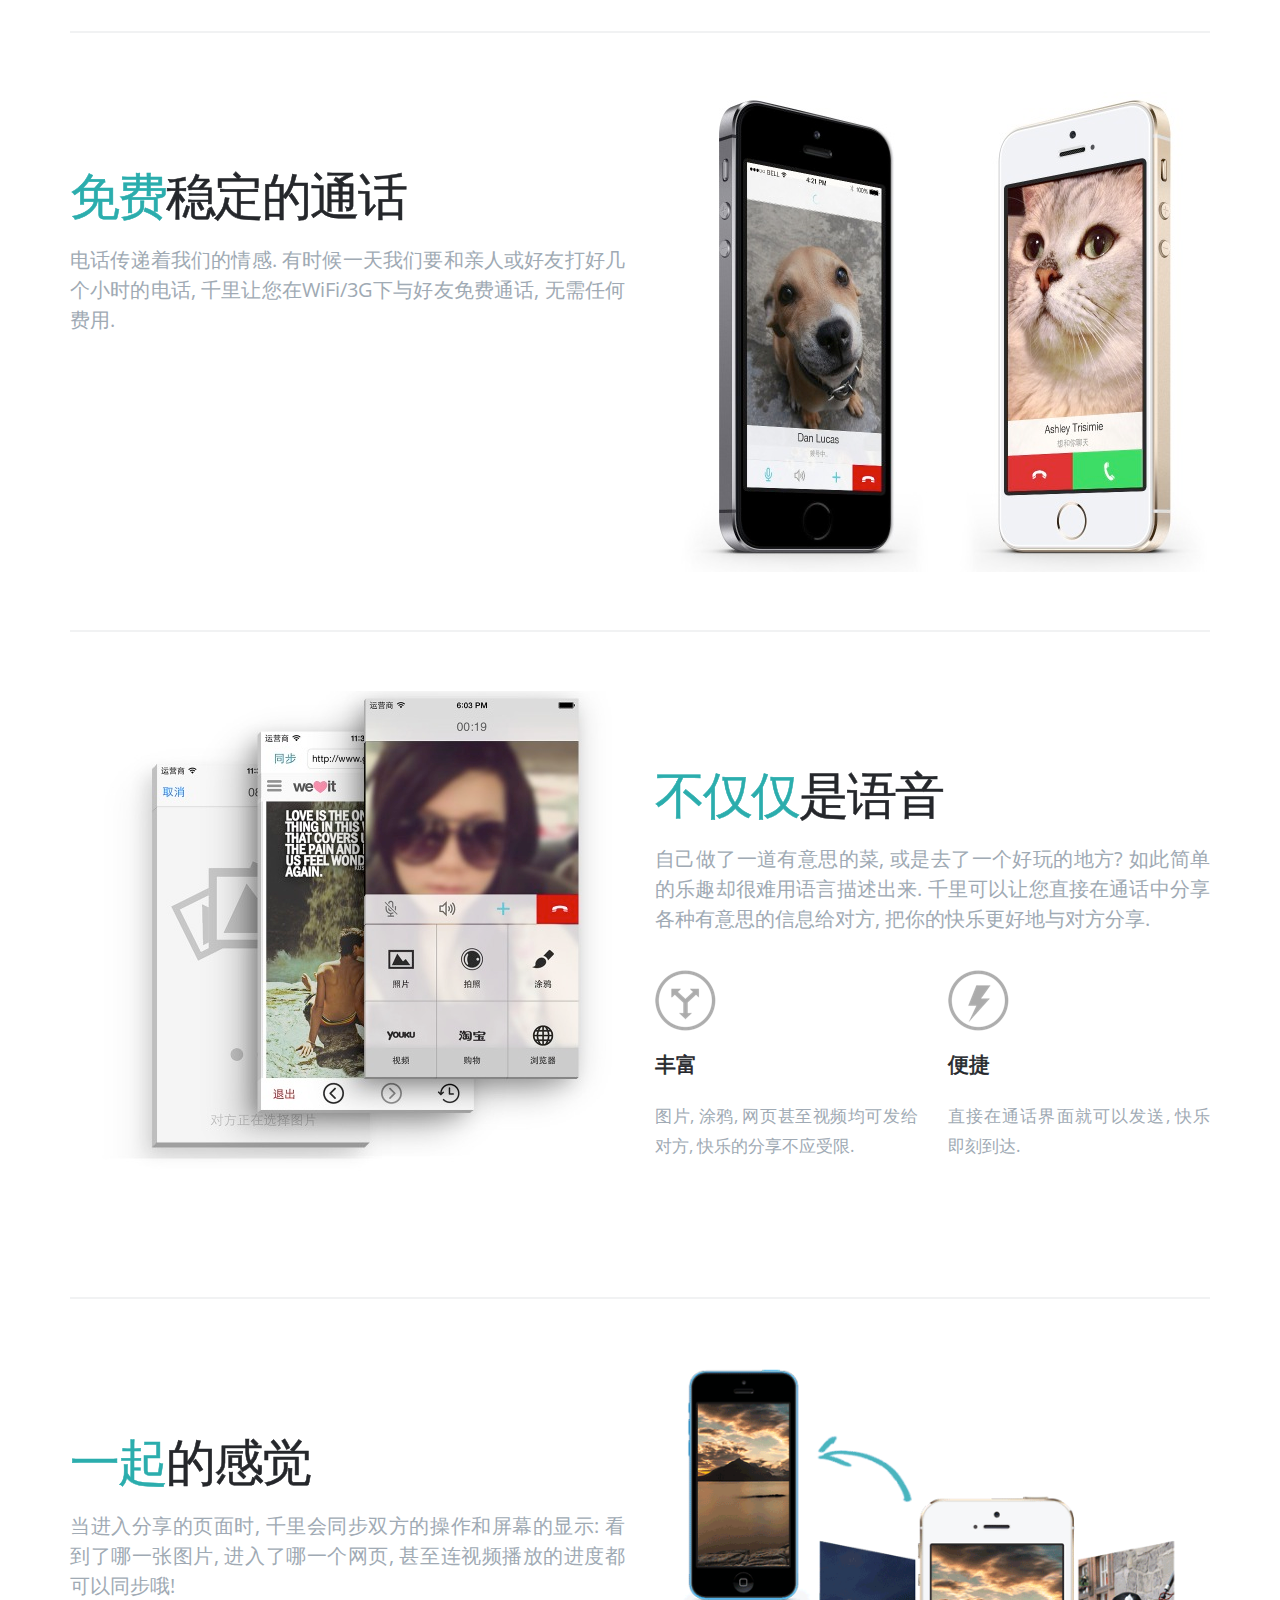
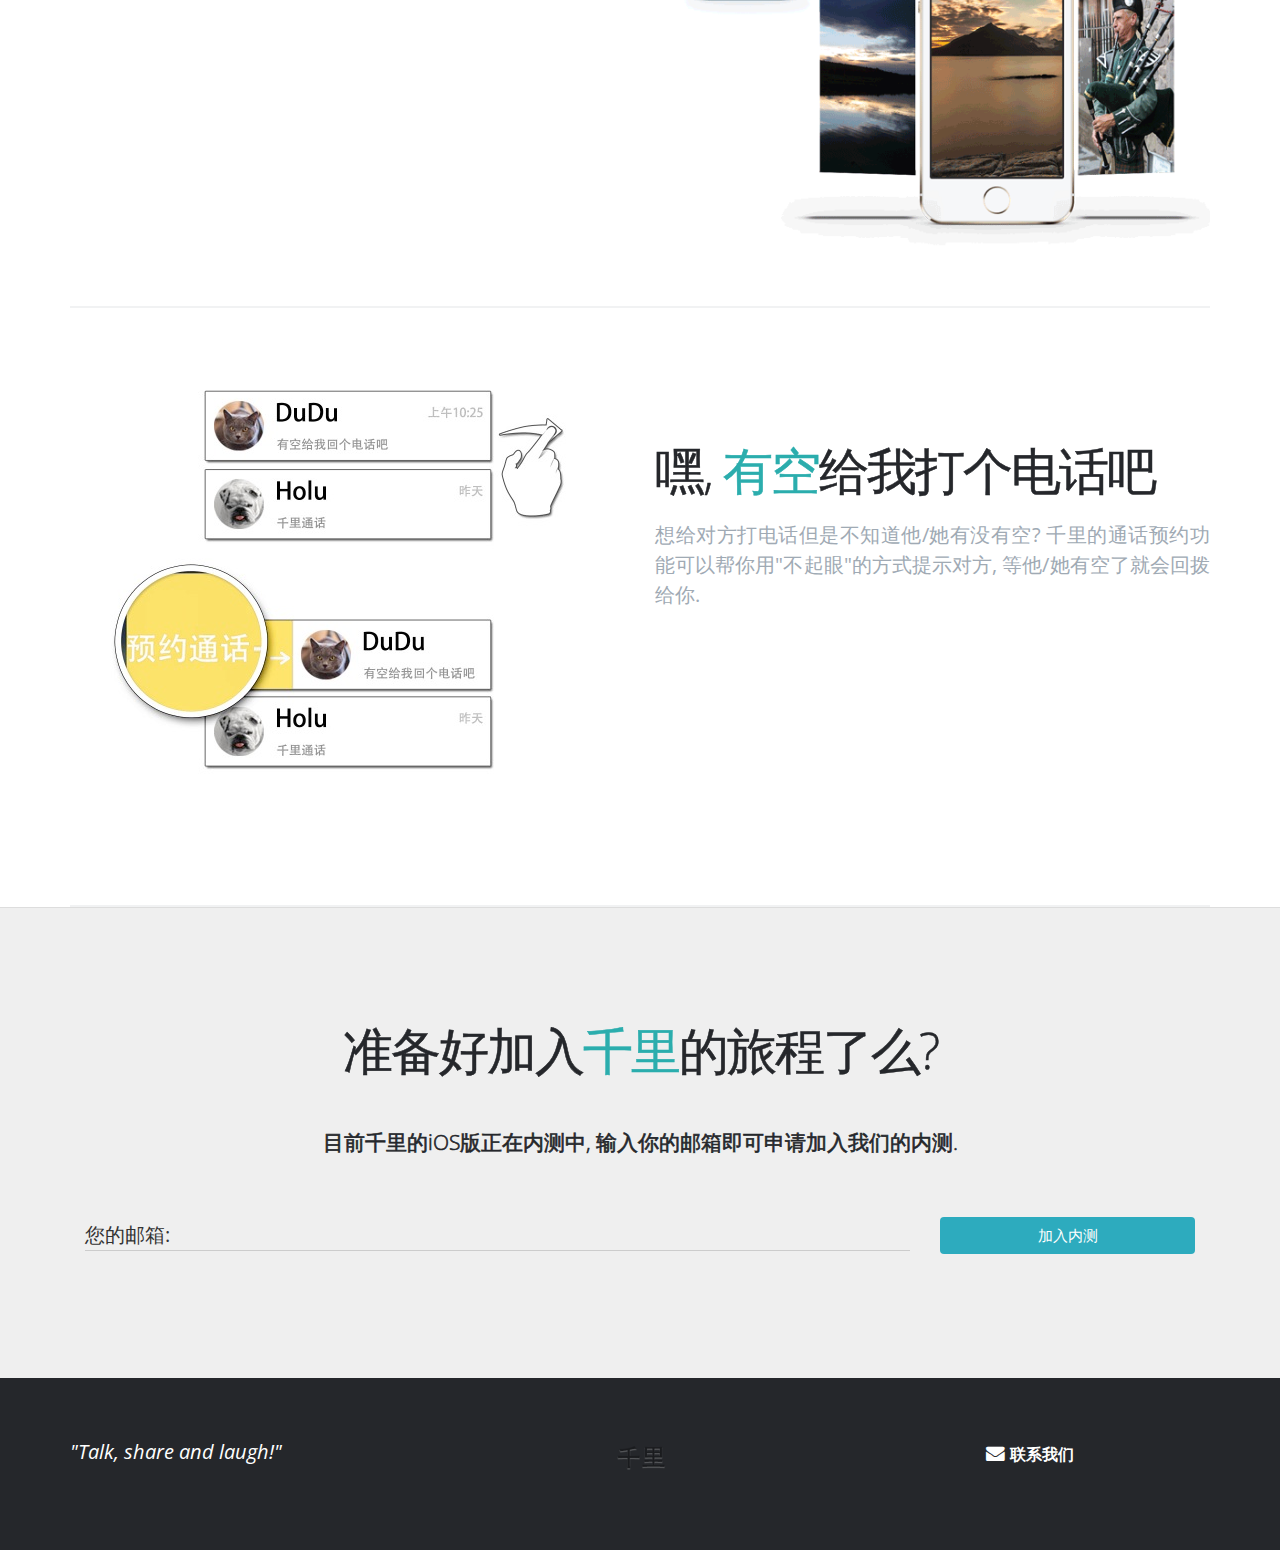
==== commit f0417850: "minor change" ====
--- a/index.html
+++ b/index.html
@@ -62,7 +62,7 @@
 						<!-- <h2>对<span>电话</span>的重新定义</h2> -->
 						<!-- <h4>一款边看边聊的通讯软件</h4> -->
 						<!-- <h2><span>边看边聊</span>的电话</h2> -->
-						<h2>让打电话变得更<span>快乐</span></h2>
+						<h2>让你的沟通变得更<span>快乐</span></h2>
 						<p>你有试过一边看着屏幕一边聊天么? 在千里这里, 通话不只是代表听见对方的声音, 千里可以让你在通话过程中直接发送图片和网址等好玩的信息给对方, 并实时在对方的屏幕上显示. 这会让你们的交流更丰富. 你们对屏幕的操作, 无论是拖动一张图片还是画出一道弧线, 也会眨眼间同步到对方的屏幕上. 你会重新发现, 原来打电话也可以这么好玩!</p>
 						<!-- <p>千里是一款可以「边看边聊」的通信软件, 它不仅可以让您方便地与好友进行语音通话, 还可以在通话过程中直接发送图片和视频等多媒体信息. 你们对共享信息的操作, 无论是拖动一张图片还是画出一道弧线, 都会眨眼间同步到对方的屏幕上. 您会重新发现, 原来打电话也可以这么好玩!</p> -->
 						<a href="#home"><i class="fa fa-angle-up fa-4x margin-5"></i></a>
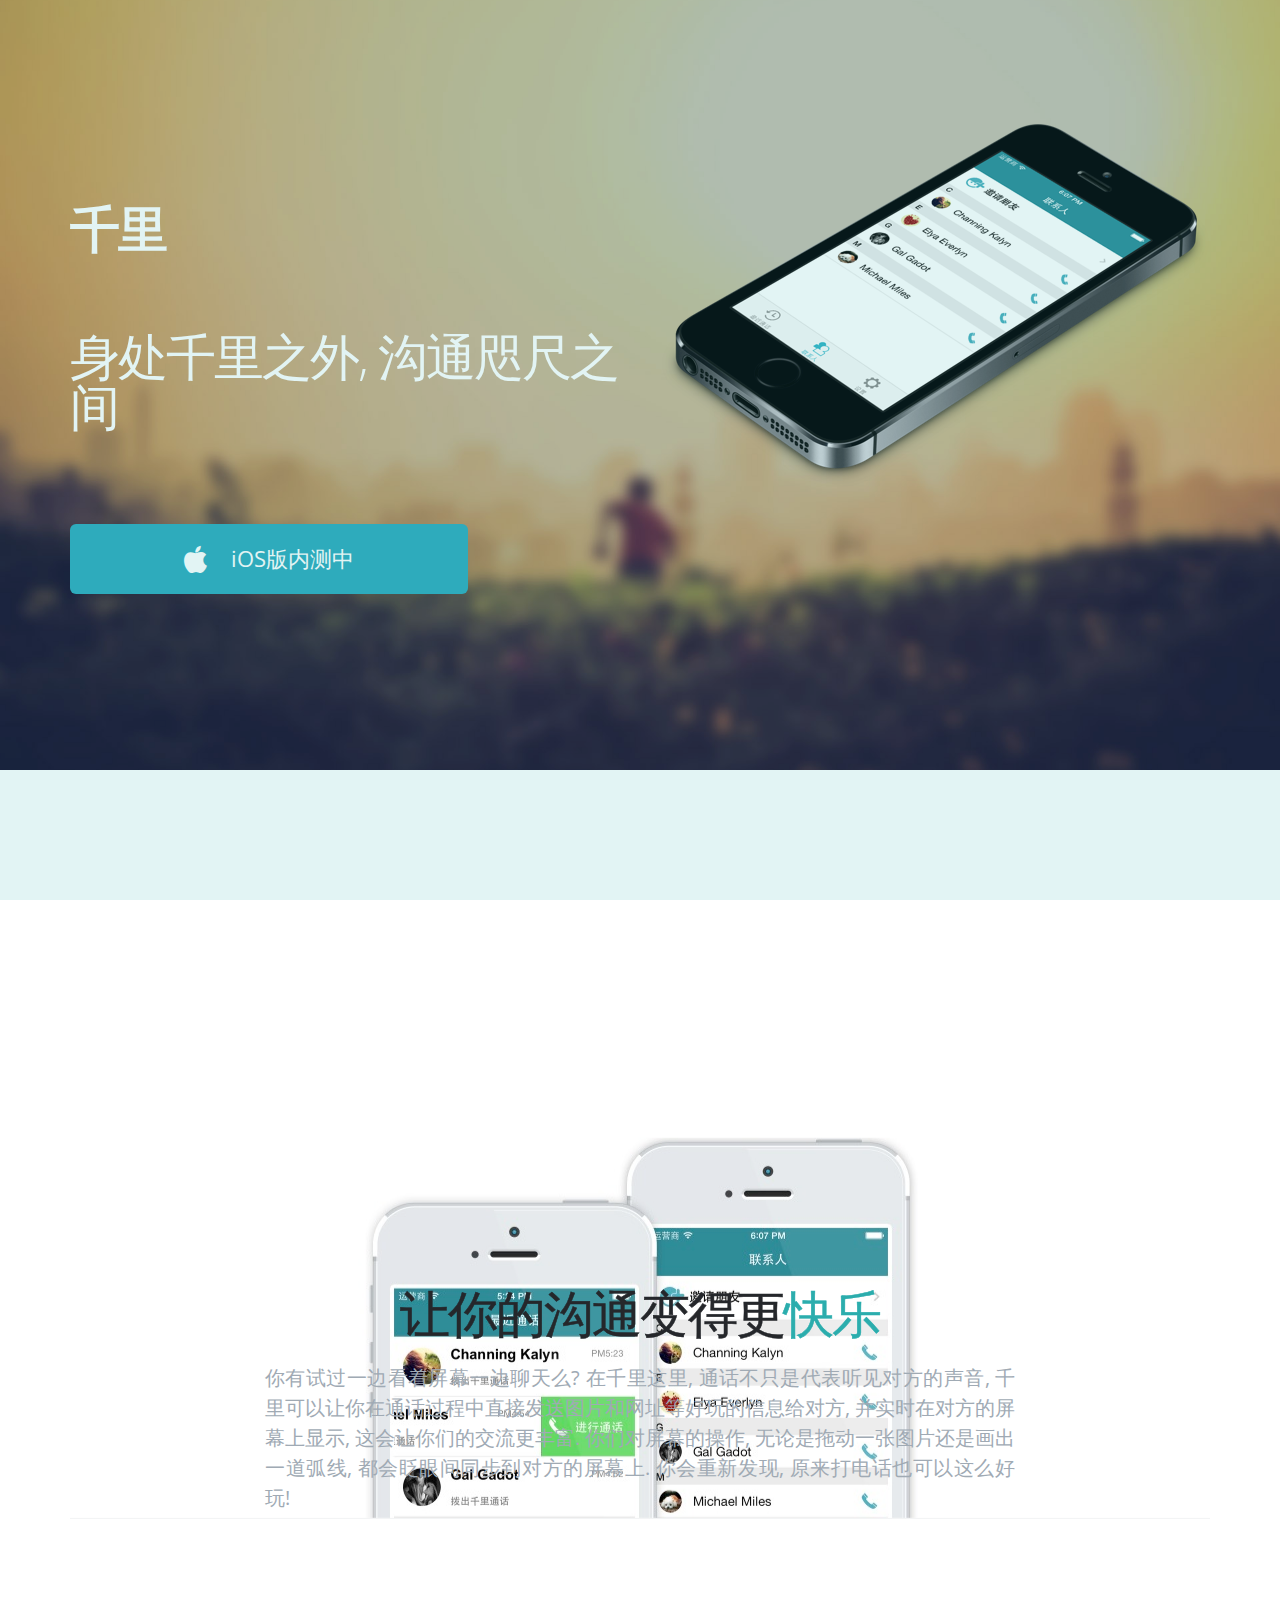
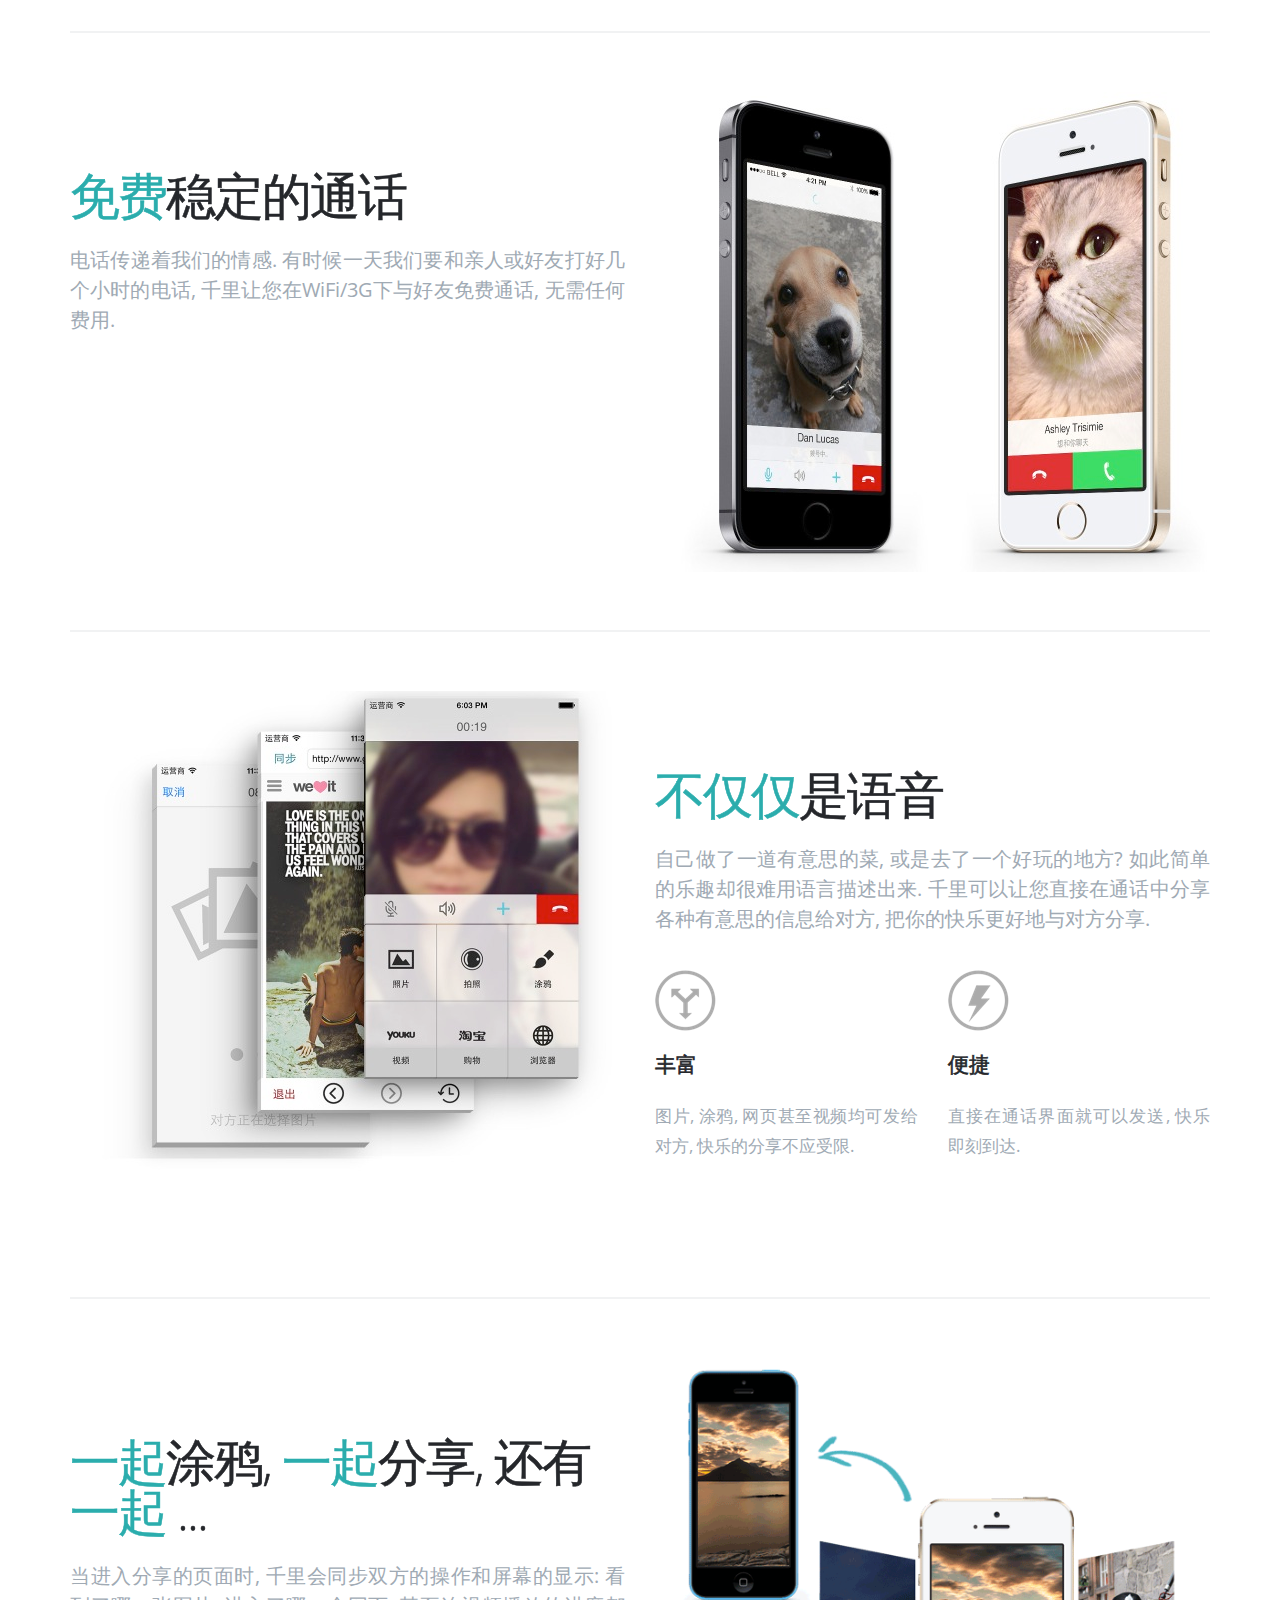
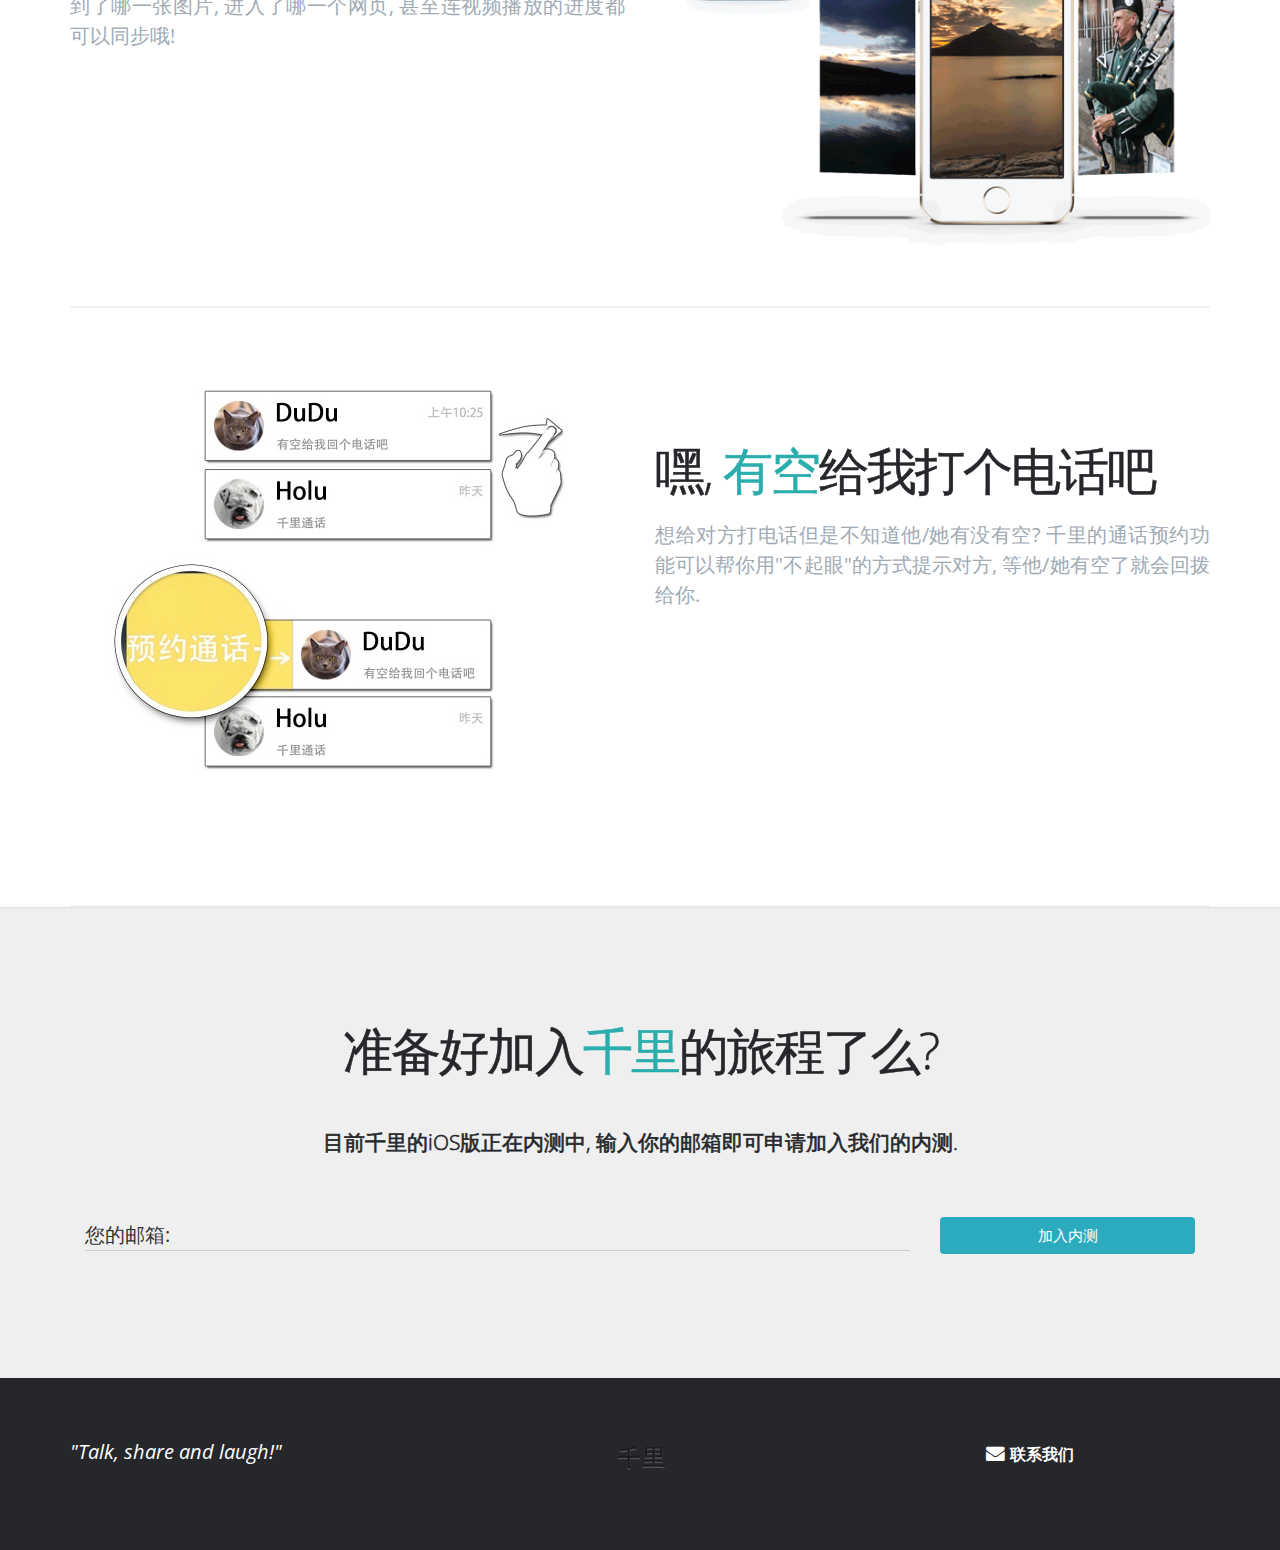
==== commit 32512072: "email input change" ====
--- a/index.html
+++ b/index.html
@@ -63,7 +63,7 @@
 						<!-- <h4>一款边看边聊的通讯软件</h4> -->
 						<!-- <h2><span>边看边聊</span>的电话</h2> -->
 						<h2>让你的沟通变得更<span>快乐</span></h2>
-						<p>你有试过一边看着屏幕一边聊天么? 在千里这里, 通话不只是代表听见对方的声音, 千里可以让你在通话过程中直接发送图片和网址等好玩的信息给对方, 并实时在对方的屏幕上显示. 这会让你们的交流更丰富. 你们对屏幕的操作, 无论是拖动一张图片还是画出一道弧线, 也会眨眼间同步到对方的屏幕上. 你会重新发现, 原来打电话也可以这么好玩!</p>
+						<p>你有试过一边看着屏幕一边聊天么? 在千里这里, 通话不只是代表听见对方的声音, 千里可以让你在通话过程中直接发送图片和网址等好玩的信息给对方, 并实时在对方的屏幕上显示, 这会让你们的交流更丰富. 你们对屏幕的操作, 无论是拖动一张图片还是画出一道弧线, 都会眨眼间同步到对方的屏幕上. 你会重新发现, 原来打电话也可以这么好玩!</p>
 						<!-- <p>千里是一款可以「边看边聊」的通信软件, 它不仅可以让您方便地与好友进行语音通话, 还可以在通话过程中直接发送图片和视频等多媒体信息. 你们对共享信息的操作, 无论是拖动一张图片还是画出一道弧线, 都会眨眼间同步到对方的屏幕上. 您会重新发现, 原来打电话也可以这么好玩!</p> -->
 						<a href="#home"><i class="fa fa-angle-up fa-4x margin-5"></i></a>
 						<a href="#feat_2"><i class="fa fa-angle-down fa-4x margin-5"></i></a>
@@ -138,7 +138,7 @@
 				<div class="separator"></div>
 				<div class="row" id="feat_4">
 					<div class="col-lg-6 col-md-6 col-sm-6 margin10">
-						<h2><span>一起</span>的感觉</h2>
+						<h2><span>一起</span>涂鸦, <span>一起</span>分享, 还有<span>一起</span> ... </h2>
 						<p>当进入分享的页面时, 千里会同步双方的操作和屏幕的显示: 看到了哪一张图片, 进入了哪一个网页, 甚至连视频播放的进度都可以同步哦! </p>
 						<a href="#feat_3"><i class="fa fa-angle-up fa-4x margin5 margin-5"></i></a>
 						<a href="#feat_5"><i class="fa fa-angle-down fa-4x margin5 margin-5"></i></a>
--- a/css/style.css
+++ b/css/style.css
@@ -385,9 +385,9 @@
 	border: none;
 	border-bottom: 1px solid #ccc;
 	border-radius: 0;
-	padding: 13px 0px 10px 0px;
+	padding: 1px 0px 0px 0px;
 	z-index: 2;
-	font-size: 24px;
+	font-size: 22px;
 	-webkit-box-sizing:border-box;
 	-moz-box-sizing:border-box;
 	box-sizing:border-box;
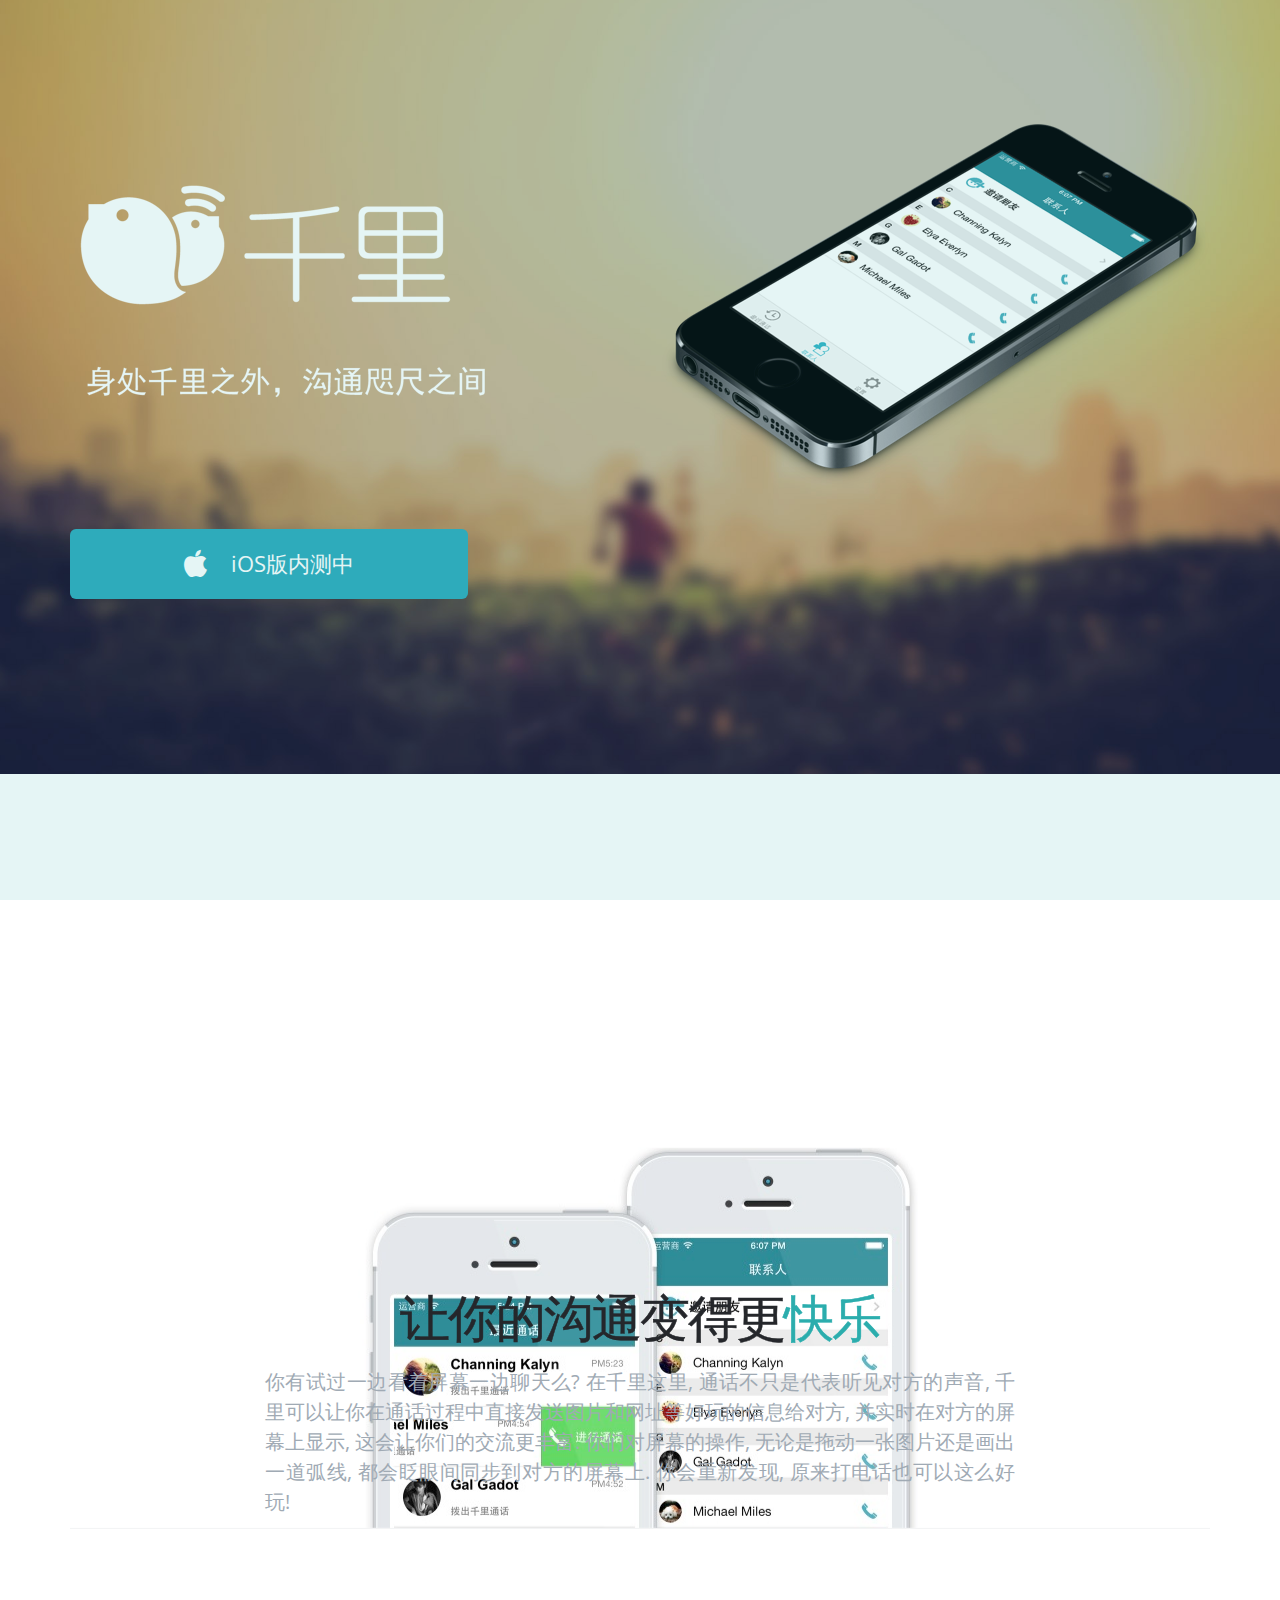
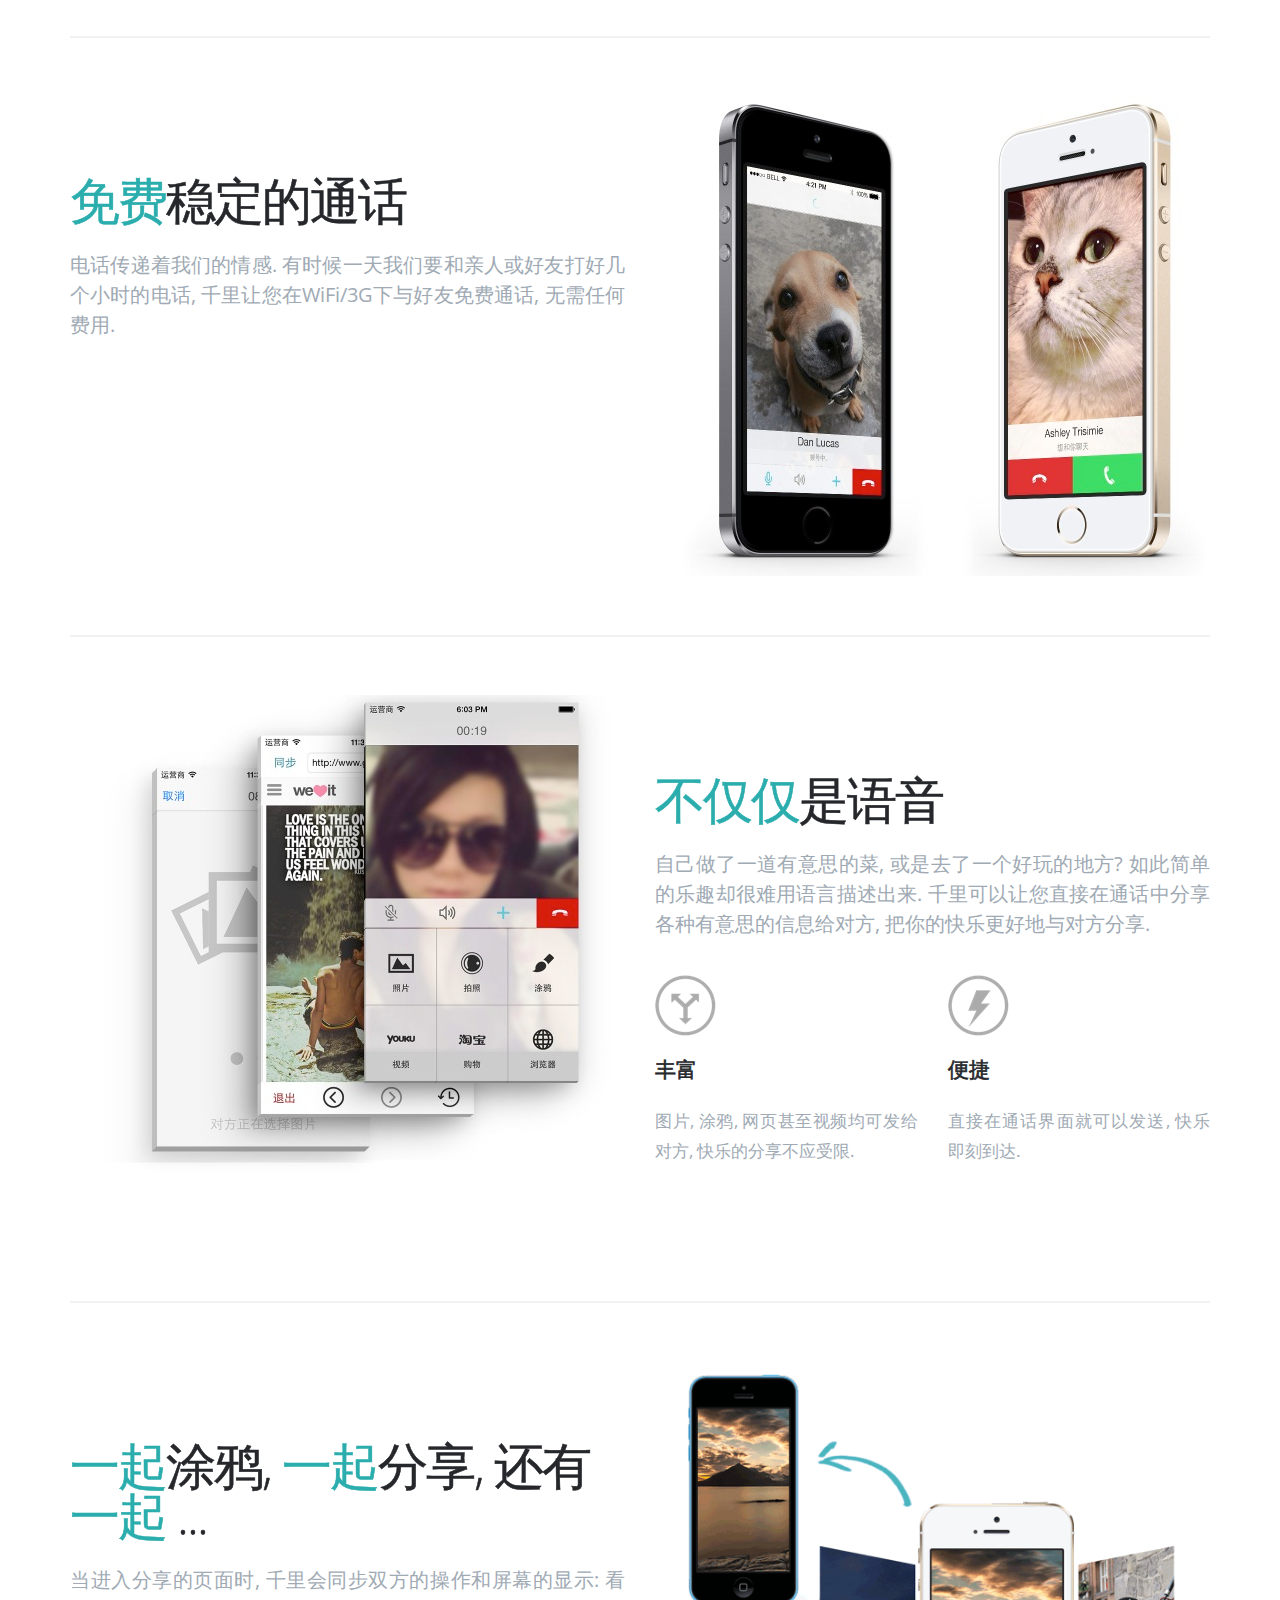
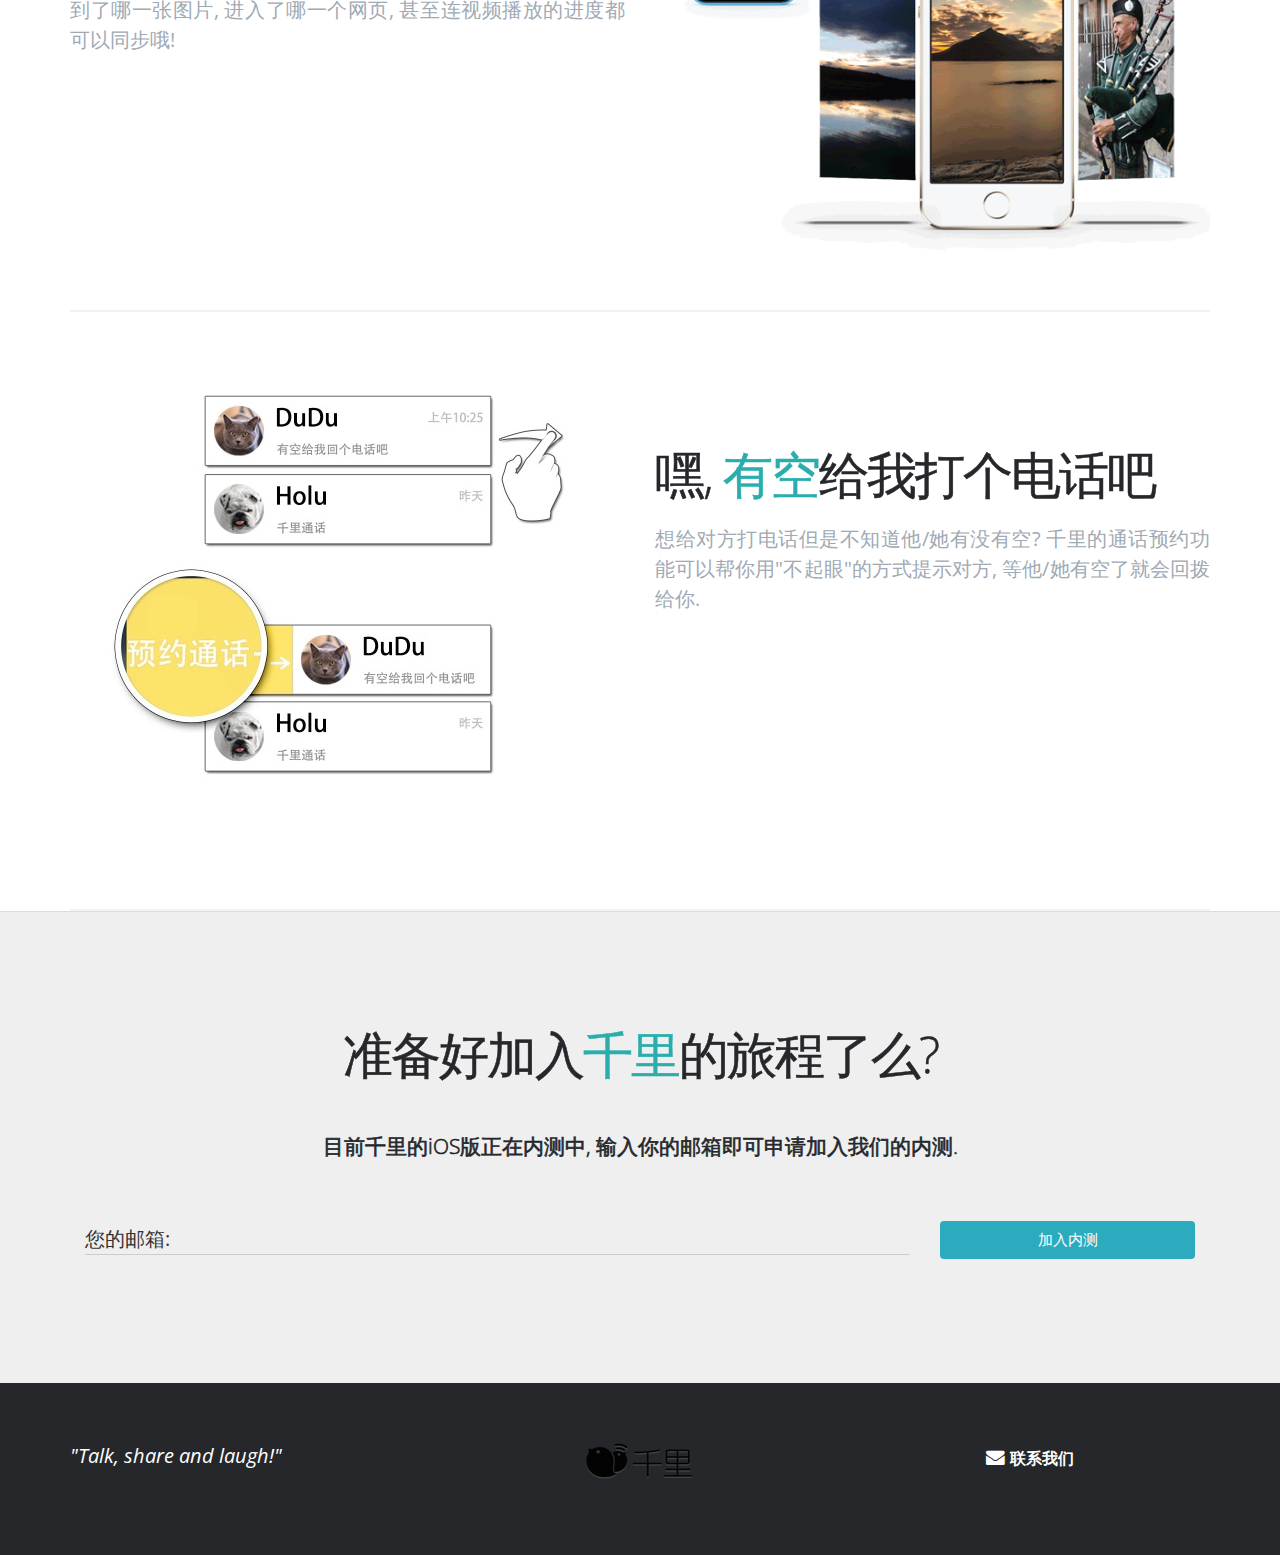
==== commit 21131582: "优化" ====
--- a/index.html
+++ b/index.html
@@ -36,9 +36,10 @@
 			<div class="container"> 
 				<div class="row">
 					<div class="col-lg-6 col-md-6 col-sm-6 margin15 margin-15">
-						<!-- <img src="img/logo.png" class="img-responsive" alt=""> -->
-						<h1 class="margin5"><b>千里</b></h1>
-						<h1 class="margin5"><br>身处千里之外, 沟通咫尺之间</h1>
+						<img src="img/logo.png" class="img-responsive" alt="">
+						<img src="img/slogan.png" class="img-responsive" alt="">
+						<!-- <h1 class="margin5"><b>千里</b></h1> -->
+						<!-- <h1 class="margin5"><br>身处千里之外, 沟通咫尺之间</h1> -->
 						<!-- <a href="#" class="btn btn-default btn-awesome margin5">Available for <i class="fa fa-apple fa-lg"></i></a>
 						<a href="#" class="btn btn-default btn-awesome margin5">Soon for <i class="fa fa-android fa-lg"></i></a>
 						<a href="#" class="btn btn-default btn-awesome margin5">Soon for <i class="fa fa-windows fa-lg"></i></a> -->
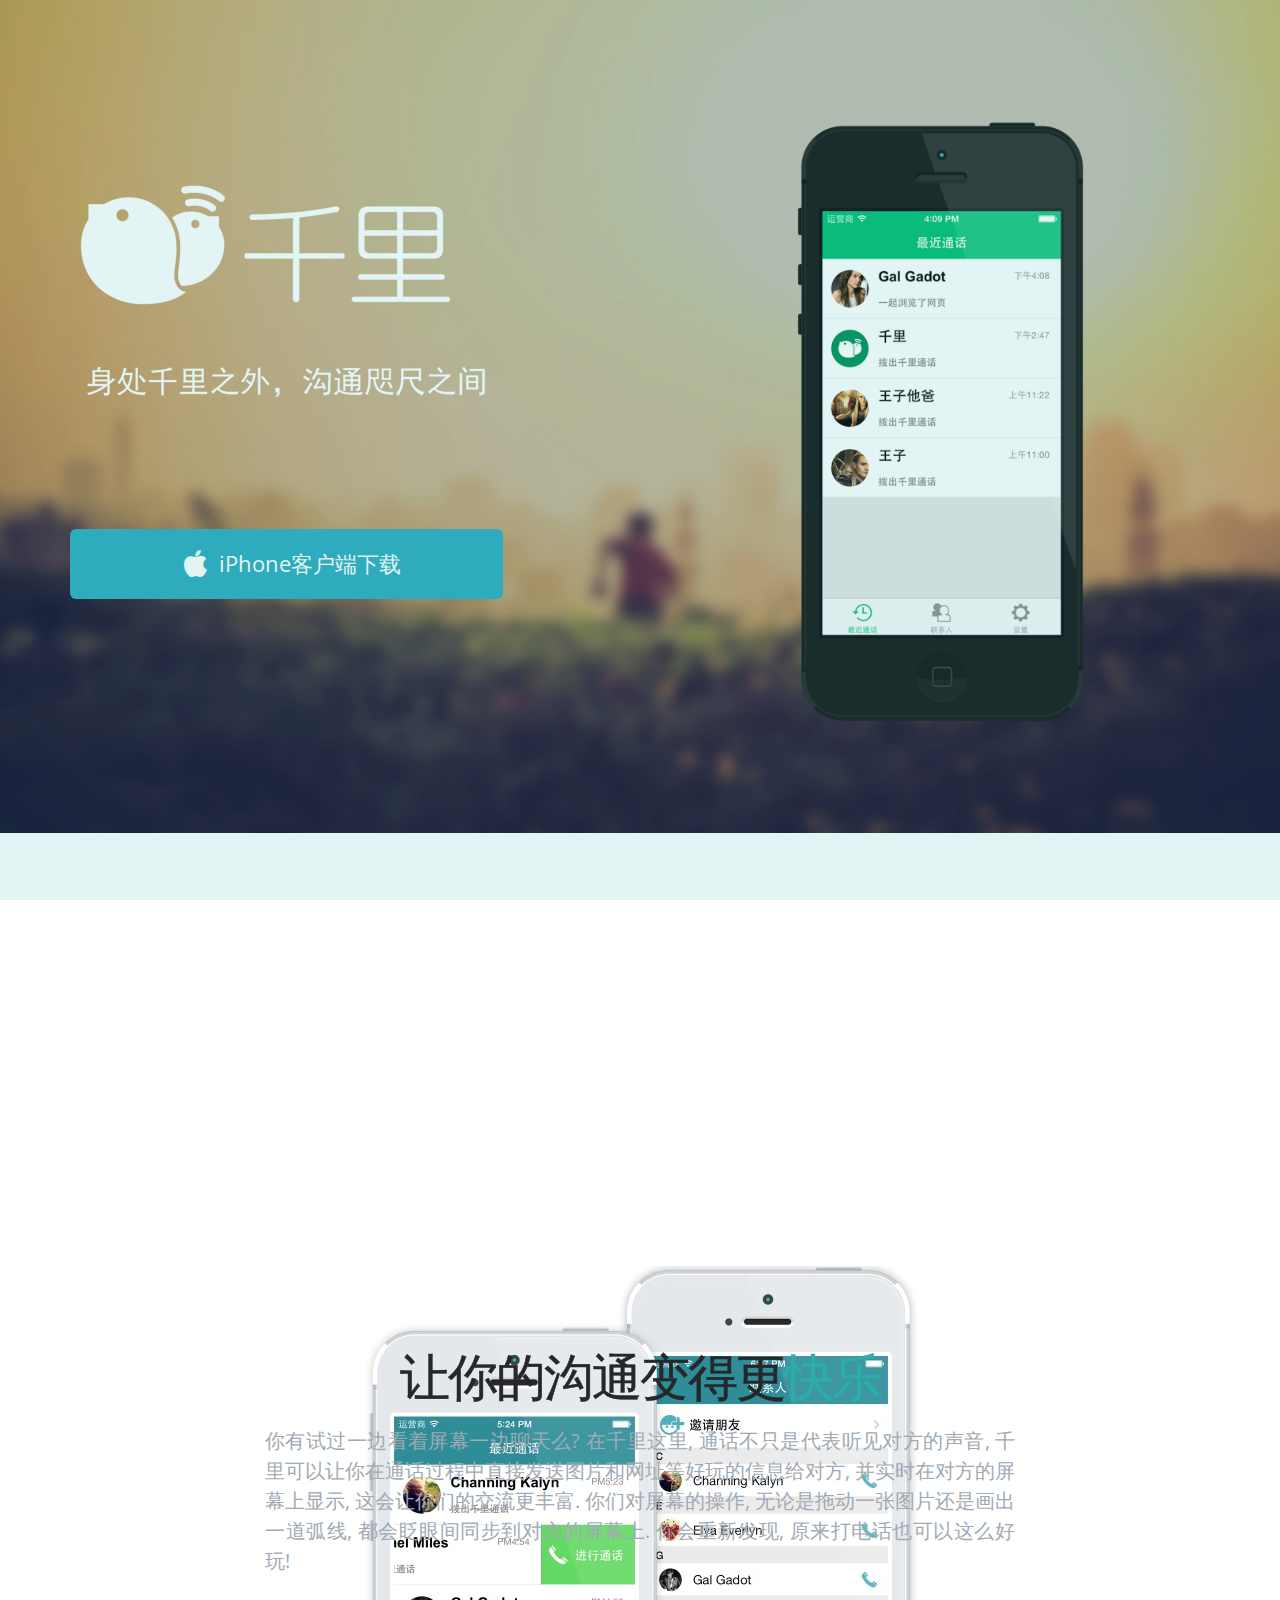
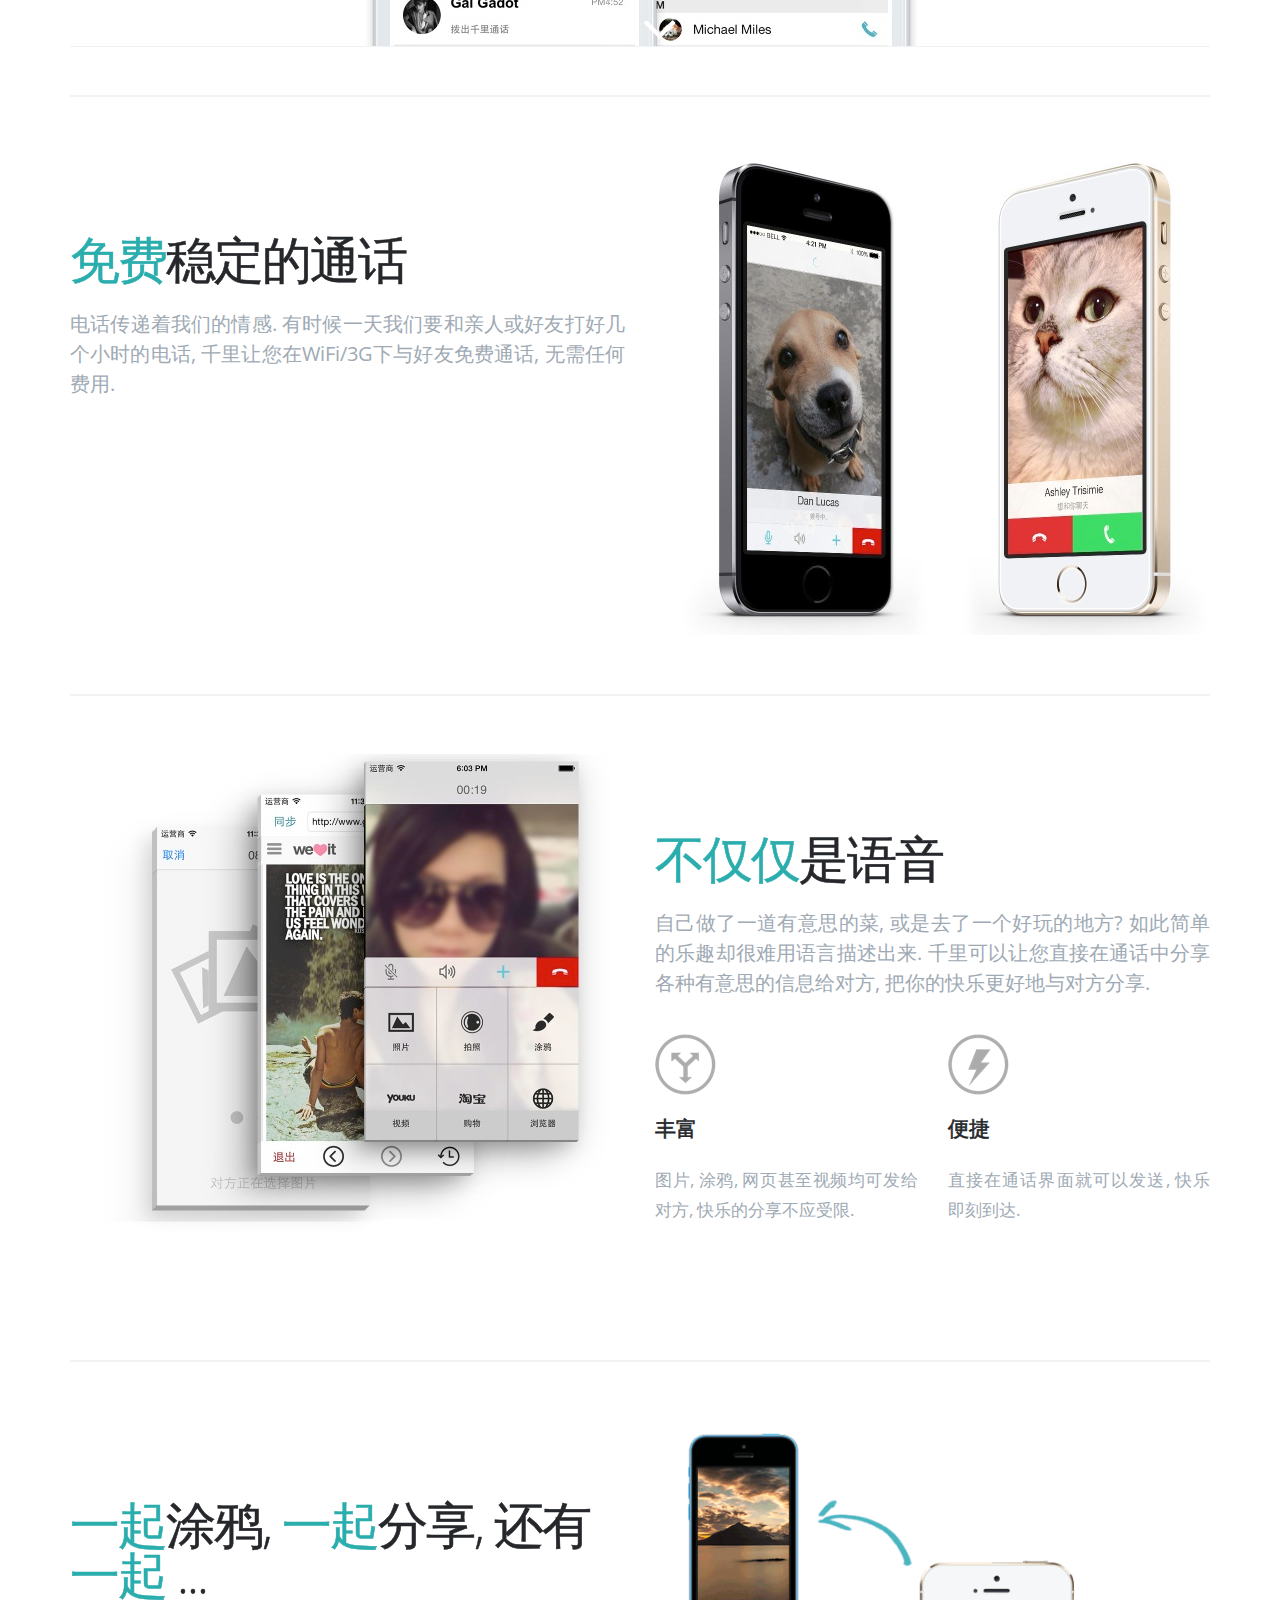
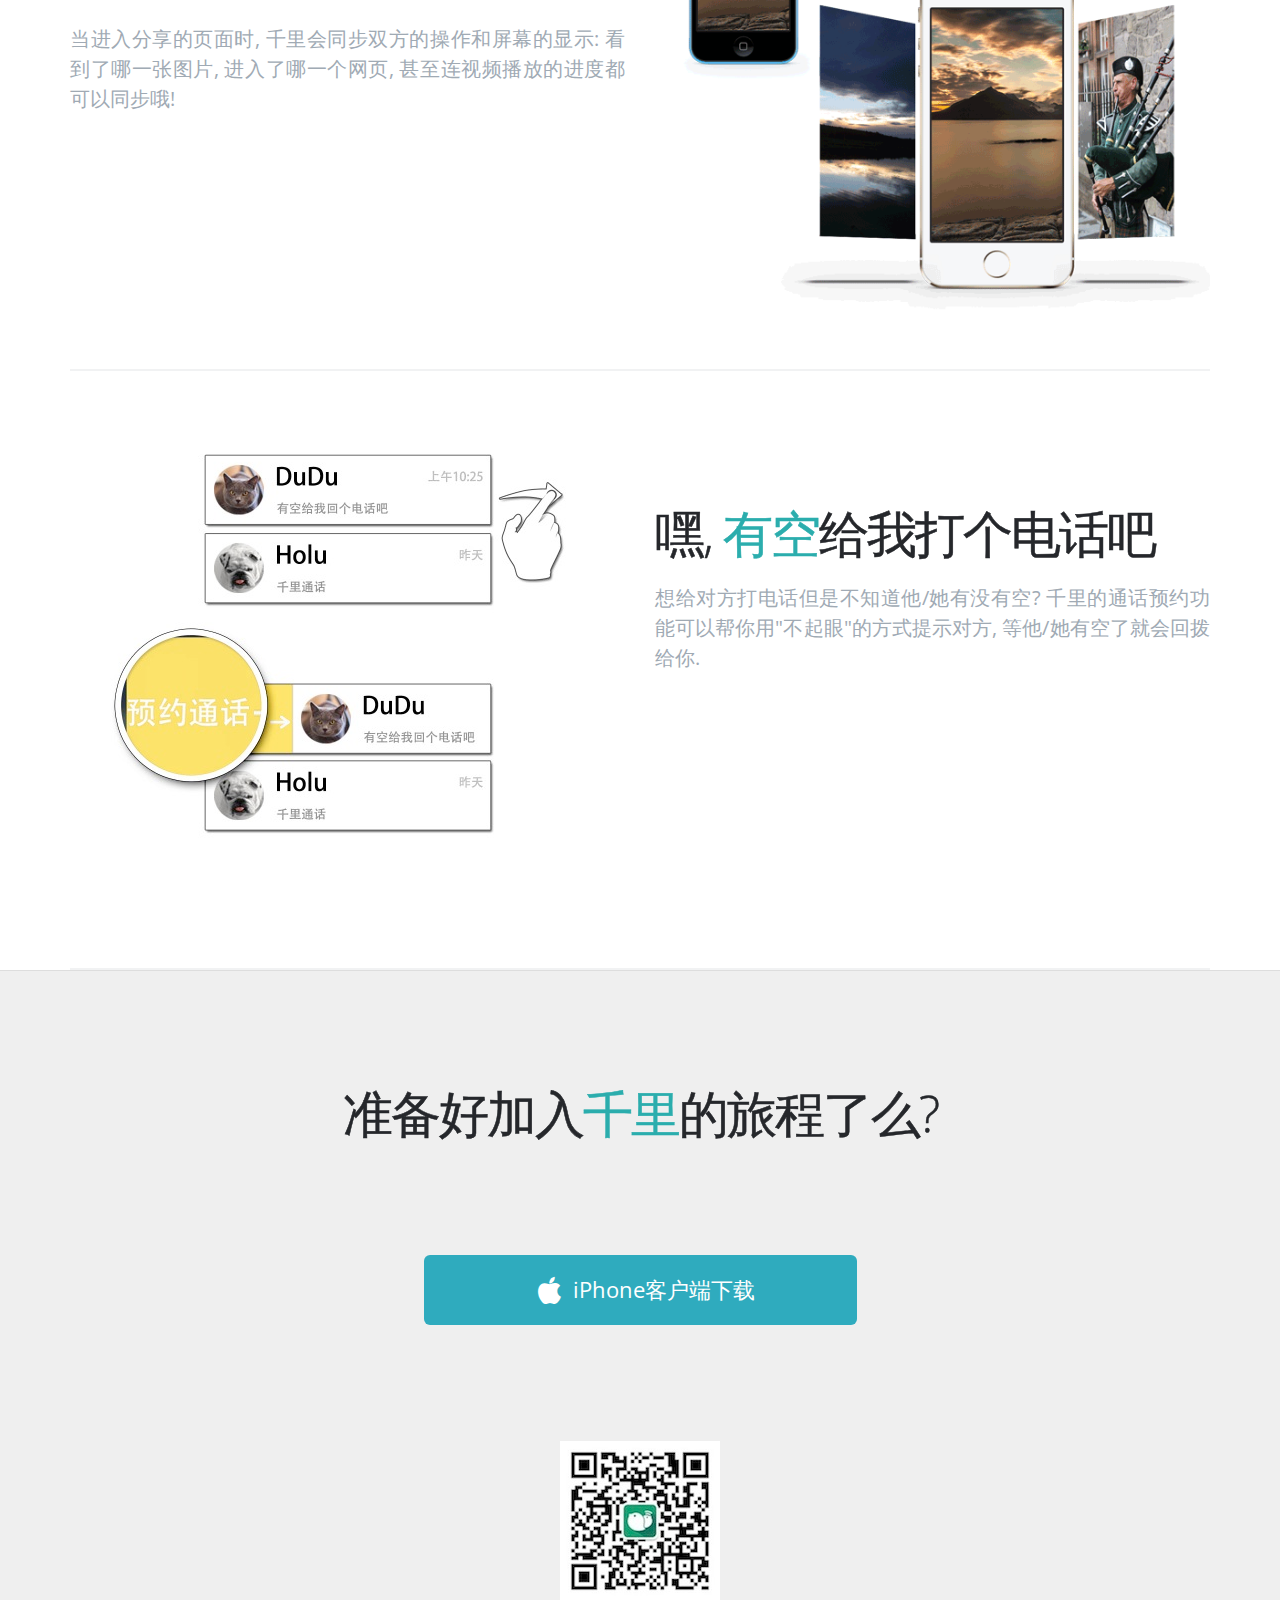
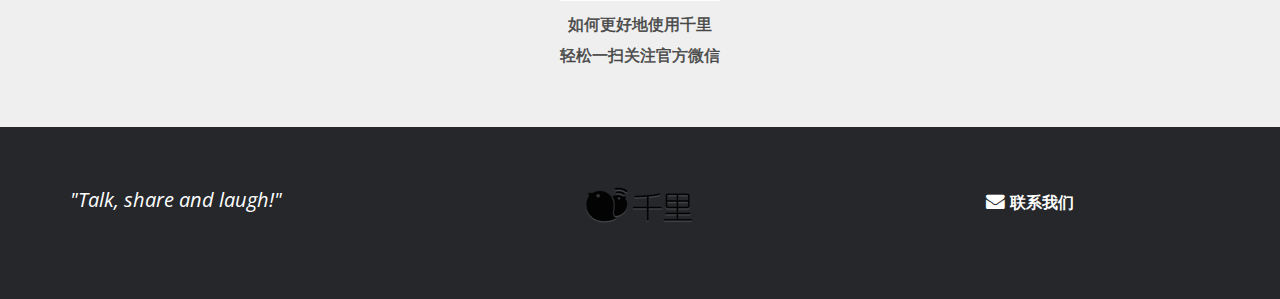
==== commit 2633409d: "改变下载链接" ====
--- a/index.html
+++ b/index.html
@@ -1,49 +1,49 @@
 ﻿<!DOCTYPE html>
 <html lang="en">
-	<head>
-		<title>千里 - 可以边看边聊的通讯工具</title>
-		<meta name="viewport" content="width=device-width, initial-scale=1.0, maximum-scale=1.0, user-scalable=no">
-		<!-- set the descritpion of you site -->
-		<meta name="description" content="Responsive, Mobile First, Retina, Bootstrap 3, Landing Page, One Page, App, iOS, iPhone, iPad, Agency, Clean, Creative, Minimal, Multi-Purpose">
-		<!-- set author of your site -->
-		<meta name="author" content="Awerest - interactive studio">
-		<!-- modernizr -->
-		<script src="js/modernizr.js" type="text/javascript"></script>
-		<!-- main Bootstrap styling -->
-		<link rel="stylesheet" href="css/bootstrap.min.css">
-		<!-- custom styling -->
-		<link href="css/style.css" rel="stylesheet">
-		<!-- iconic font - FontAwesome -->
-		<!-- <link href="http://netdna.bootstrapcdn.com/font-awesome/4.0.1/css/font-awesome.css" rel="stylesheet"> -->
-		<link href="css/font-awesome.css" rel="stylesheet">
-		<!-- Google font -->
-		<link href='http://fonts.googleapis.com/css?family=Open+Sans:300,400,700' rel='stylesheet' type='text/css'>
-		<!-- site thumbnail -->
-		<link rel="image_src" href="thumbnail.png" />
-		<!-- favicon -->
-		<link rel="icon" type="image/ico" href="favicon.ico">
-		<!-- HTML5 shiv, for IE6-8 support of HTML5 elements. All other JS at the end of file. -->
+<head>
+	<title>千里 - 可以边看边聊的通讯工具</title>
+	<meta name="viewport" content="width=device-width, initial-scale=1.0, maximum-scale=1.0, user-scalable=no">
+	<!-- set the descritpion of you site -->
+	<meta name="description" content="Responsive, Mobile First, Retina, Bootstrap 3, Landing Page, One Page, App, iOS, iPhone, iPad, Agency, Clean, Creative, Minimal, Multi-Purpose">
+	<!-- set author of your site -->
+	<meta name="author" content="Awerest - interactive studio">
+	<!-- modernizr -->
+	<script src="js/modernizr.js" type="text/javascript"></script>
+	<!-- main Bootstrap styling -->
+	<link rel="stylesheet" href="css/bootstrap.min.css">
+	<!-- custom styling -->
+	<link href="css/style.css" rel="stylesheet">
+	<!-- iconic font - FontAwesome -->
+	<!-- <link href="http://netdna.bootstrapcdn.com/font-awesome/4.0.1/css/font-awesome.css" rel="stylesheet"> -->
+	<link href="css/font-awesome.css" rel="stylesheet">
+	<!-- Google font -->
+	<link href='http://fonts.googleapis.com/css?family=Open+Sans:300,400,700' rel='stylesheet' type='text/css'>
+	<!-- site thumbnail -->
+	<link rel="image_src" href="thumbnail.png" />
+	<!-- favicon -->
+	<link rel="icon" type="image/ico" href="favicon.ico">
+	<!-- HTML5 shiv, for IE6-8 support of HTML5 elements. All other JS at the end of file. -->
 		<!-- [if lt IE 9]>
 			<script src="js/html5shiv.js"></script>
-		<![endif]-->
-	</head>
-	<body>
-		<div id="preloader">
-			<div id="status">&nbsp;</div>
-		</div>
-	<!-- start intro -->
-		<div id="home" data-start="opacity:1;" data-100-top-bottom="opacity: 0;">
-			<div class="container"> 
-				<div class="row">
-					<div class="col-lg-6 col-md-6 col-sm-6 margin15 margin-15">
-						<img src="img/logo.png" class="img-responsive" alt="">
-						<img src="img/slogan.png" class="img-responsive" alt="">
-						<!-- <h1 class="margin5"><b>千里</b></h1> -->
-						<!-- <h1 class="margin5"><br>身处千里之外, 沟通咫尺之间</h1> -->
+			<![endif]-->
+		</head>
+		<body>
+			<div id="preloader">
+				<div id="status">&nbsp;</div>
+			</div>
+			<!-- start intro -->
+			<div id="home" data-start="opacity:1;" data-100-top-bottom="opacity: 0;">
+				<div class="container"> 
+					<div class="row">
+						<div class="col-lg-6 col-md-6 col-sm-6 margin15 margin-15">
+							<img src="img/logo.png" class="img-responsive" alt="">
+							<img src="img/slogan.png" class="img-responsive" alt="">
+							<!-- <h1 class="margin5"><b>千里</b></h1> -->
+							<!-- <h1 class="margin5"><br>身处千里之外, 沟通咫尺之间</h1> -->
 						<!-- <a href="#" class="btn btn-default btn-awesome margin5">Available for <i class="fa fa-apple fa-lg"></i></a>
 						<a href="#" class="btn btn-default btn-awesome margin5">Soon for <i class="fa fa-android fa-lg"></i></a>
 						<a href="#" class="btn btn-default btn-awesome margin5">Soon for <i class="fa fa-windows fa-lg"></i></a> -->
-						<a href="#contact" class="btn btn-default btn-awesome margin15">&nbsp;&nbsp;&nbsp;&nbsp;<i class="fa fa-apple fa-lg"></i>&nbsp;&nbsp;&nbsp;&nbsp;iOS版内测中&nbsp;&nbsp;&nbsp;&nbsp;</a>
+						<a href="https://itunes.apple.com/cn/app/wei-dian-shou-ji-kai-dian/id672662544?mt=8" class="btn btn-default btn-awesome margin15">&nbsp;&nbsp;&nbsp;&nbsp;<i class="fa fa-apple fa-lg"></i>&nbsp;&nbsp;iPhone客户端下载&nbsp;&nbsp;</a>
 					</div>
 					<div class="col-lg-6 col-md-6 col-sm-6 margin10">
 						<img src="img/intro_image.png" class="img-responsive float" alt="">
@@ -51,8 +51,8 @@
 				</div>
 			</div>
 		</div>
-	<!-- end intro -->
-	<!-- start features -->
+		<!-- end intro -->
+		<!-- start features -->
 		<section id="features">
 			<div class="container"> 
 				<div class="row" id="feat_1">
@@ -166,48 +166,37 @@
 					</div>
 				</div>
 				<div class="separator"></div>				
-	<!-- end features -->
-<!-- start gallery -->		
-		</section>
-	<!-- end gallery -->
-
-	<!-- start contact -->
-		<section id="contact">
-			<div class="container">
-				<div class="row">
-					<div class="col-lg-12 margin10 margin-5">
-						<h2 class="text-center">准备好加入<span>千里</span>的旅程了么?</h2>
-						<h3 class="text-center margin5">目前千里的iOS版正在内测中, 输入你的邮箱即可申请加入我们的内测.</h3>
-						<div class="col-lg-12">
-							<div class="row">						
-								<form method="post" class="form-inline flowuplabels" role="form" id="contactForm">
-									<div class="form-group col-lg-9 col-md-9 col-sm-6 fl_wrap margin5">
-										<label class="fl_label" for="email">您的邮箱:</label>
-										<input type="text" name="email" value="" id="email" class="form-control fl_input">
-									</div>
-									<span class="honeypot form-group col-lg-3 col-md-3 col-sm-6 fl_wrap margin5">
-										<label class="fl_label" for="last">Honeypot:</label>
-										<input type="text" name="last" value="" id="last" class="form-control fl_input">
-									</span>
-									<div class="form-group col-lg-3 col-md-3 col-sm-6 margin5">
-										<button type="submit" value="Send" id="submit" class="btn btn-fancy btn-block">加入内测</button>
-									</div>
-									<div class="form-group col-lg-12 col-sm-12 margin5">
-										<div class="message">
-											<div class="alert">
-												<li id="alert_message"></li>
-											</div>
-										</div>
-									</div>
-								</form>
-							</div>
-						</div>
-					</div>
-				</div>
-			</div>
-		</section>
-	<!-- end contact -->
-	<!-- start terms and privacy -->
+				<!-- end features -->
+				<!-- start gallery -->		
+			</section>
+			<!-- end gallery -->
+
+			<!-- start contact -->
+			<section id="contact">
+				<div class="container">
+					<div class="row">
+						<div class="col-lg-12 margin10 margin-5">
+							<h2 class="text-center">准备好加入<span>千里</span>的旅程了么?</h2>
+						</div>
+						<div class="col-lg-12 margin10 margin-5" style="text-align:center">
+							<a href="https://itunes.apple.com/cn/app/wei-dian-shou-ji-kai-dian/id672662544?mt=8" class="btn btn-default btn-awesome text-center">&nbsp;&nbsp;&nbsp;&nbsp;<i class="fa fa-apple fa-lg"></i>&nbsp;&nbsp;iPhone客户端下载&nbsp;&nbsp;</a>
+						</div>					
+					</div>
+					<div class="row margin5 margin-5" style="text-align:center">
+						<div class="col-lg-4">
+						</div>
+						<div class="col-lg-4 text-center">
+							<img src="img/qrcode.jpg">
+							<h5>如何更好地使用千里</h5>
+							<h5>轻松一扫关注官方微信</h5>
+						</div>
+						<div class="col-lg-4">
+						</div>
+					</div>
+				</div>
+			</section>
+			<!-- end contact -->
+			<!-- start terms and privacy -->
 <!-- 		<section id="terms" data--100-bottom-top="opacity:0;" data-center="opacity: 1;">
 			<div class="container">
 				<div class="row">
@@ -217,8 +206,8 @@
 				</div>
 			</div>
 		</section> -->
-	<!-- end terms and privacy -->
-	<!-- start footer -->
+		<!-- end terms and privacy -->
+		<!-- start footer -->
 		<section class="footer"> 
 			<div class="container"> 
 				<div class="row">
@@ -235,49 +224,49 @@
 						<a href="http://instagram.com/awerest" target="_blank"><i class="fa fa-instagram fa-lg"></i></a>
 						<a href="http://dribbble.com/awerest" target="_blank"><i class="fa fa-dribbble fa-lg"></i></a>
 						<a href="http://pinterest.com/awerest" target="_blank"><i class="fa fa-pinterest fa-lg"></i></a>
-						-->
-						<a href="mailto:zhe@qianliapp.cn"><i class="fa fa-envelope fa-lg">&nbsp;<small><strong>联系我们</strong></small></i></a>
-					</div>
-				</div>
-			</div>
-		</section>
+					-->
+					<a href="mailto:zhe@qianliapp.cn"><i class="fa fa-envelope fa-lg">&nbsp;<small><strong>联系我们</strong></small></i></a>
+				</div>
+			</div>
+		</div>
+	</section>
 	<!-- end footer -->
 	<!-- start back to top button -->
-		<a href="#home" class="hidden-sm hidden-xs go-top" data-0="opacity: 0;" data-1000="opacity: 1;">Go Top</a>
+	<a href="#home" class="hidden-sm hidden-xs go-top" data-0="opacity: 0;" data-1000="opacity: 1;">Go Top</a>
 	<!-- end back to top button -->
 	<!-- start scripts - IMPORTANT: all scripts except modernizr and html5shiv MUST be loaded after jquery-latest.js as now -->
 	<!-- latest jQuery -->
-		<script src="js/jquery-1.10.2.min.js"></script>
+	<script src="js/jquery-1.10.2.min.js"></script>
 	<!-- main bootstrap js -->
-		<script src="js/bootstrap.min.js"></script>
+	<script src="js/bootstrap.min.js"></script>
 	<!-- enable responsive features in IE8 -->
 	<!-- [if lte IE 8]>
 		<script src="js/respond.min.js"></script>
-	<![endif]-->
-	<!-- retina support -->
+		<![endif]-->
+		<!-- retina support -->
 		<script src="js/retina.js" type="text/javascript"></script>
-	<!-- smooth scroll on page -->
+		<!-- smooth scroll on page -->
 		<script src="js/jquery.scrollto.min.js" type="text/javascript"></script>
 		<script src="js/jquery.easing.js" type="text/javascript"></script>
-	<!-- responsive embed videos -->
+		<!-- responsive embed videos -->
 		<script src="js/jquery.fitvids.min.js" type="text/javascript"></script>
-	<!-- custom scrollbar -->
+		<!-- custom scrollbar -->
 		<script src="js/jquery.nicescroll.min.js" type="text/javascript"></script>
 		<script src="js/smoothscroll.js" type="text/javascript"></script>
 		<script src="js/jquery.localscroll.min.js" type="text/javascript"></script>
-	<!-- animated elements -->
+		<!-- animated elements -->
 		<script src="js/skrollr.js"></script>
 	<!--[if lt IE 9]>
 		<script type="text/javascript" src="skrollr.ie.js"></script>
-	<![endif]-->
-	<!-- background stretch and slide -->
+		<![endif]-->
+		<!-- background stretch and slide -->
 		<script src="js/jquery.backstretch.min.js"></script>
-	<!-- contact form -->
+		<!-- contact form -->
 		<script src="js/jquery.form.js"></script>
 		<script src="js/jquery.flowuplabels.js"></script>
-	<!-- custom scripts and triggers -->
+		<!-- custom scripts and triggers -->
 		<script src="js/custom.js"></script>
-	<!-- Google analytics -->
+		<!-- Google analytics -->
 	<!--
 		<script type="text/javascript">
 			var _gaq = _gaq || [];
@@ -290,6 +279,6 @@
 				var s = document.getElementsByTagName('script')[0]; s.parentNode.insertBefore(ga, s);
 			})();
 		</script>
-		-->
-	</body>
+	-->
+</body>
 </html>--- a/css/style.css
+++ b/css/style.css
@@ -126,6 +126,16 @@
 	color: #eeeeee;
 	margin: 40px 0px 0px 0px;
 	text-shadow: 1px 1px 1px rgba(0, 0, 0, 0.4), -1px -1px 1px rgba(0, 0, 0, 0.05);
+}
+
+h5 {
+	font-family: 'Open Sans', sans-serif;
+	color: #464646;
+	font-size: 16px;
+	font-weight: 200;
+	line-height: 1;
+	margin: 15px 0 7px 0;
+	-webkit-text-stroke: 0.03em;
 }
 
 span {
@@ -165,7 +175,7 @@
 }
 
 .btn-awesome:hover {
-	background: rgba(255, 255, 255, 0.3);
+	background: rgba(200, 200, 200, 0.3);
 	color: #000 !important;
 }
 
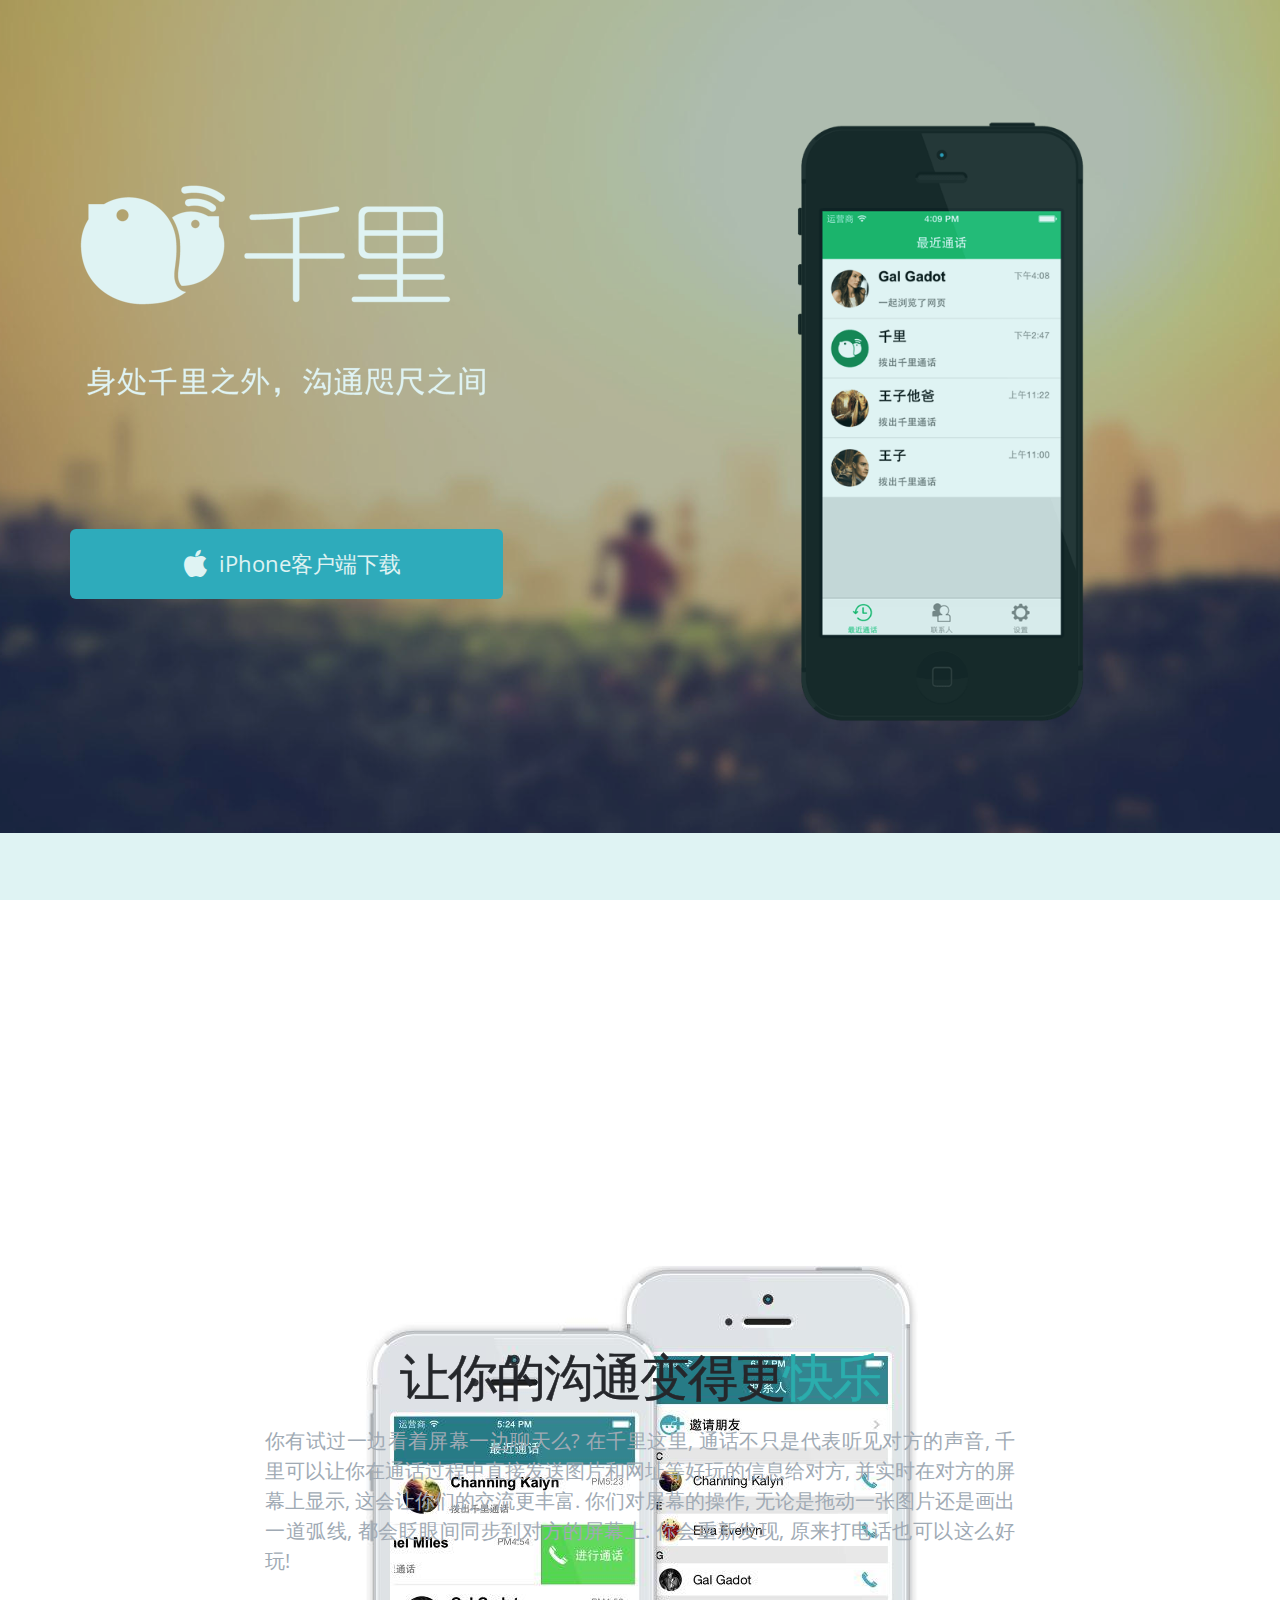
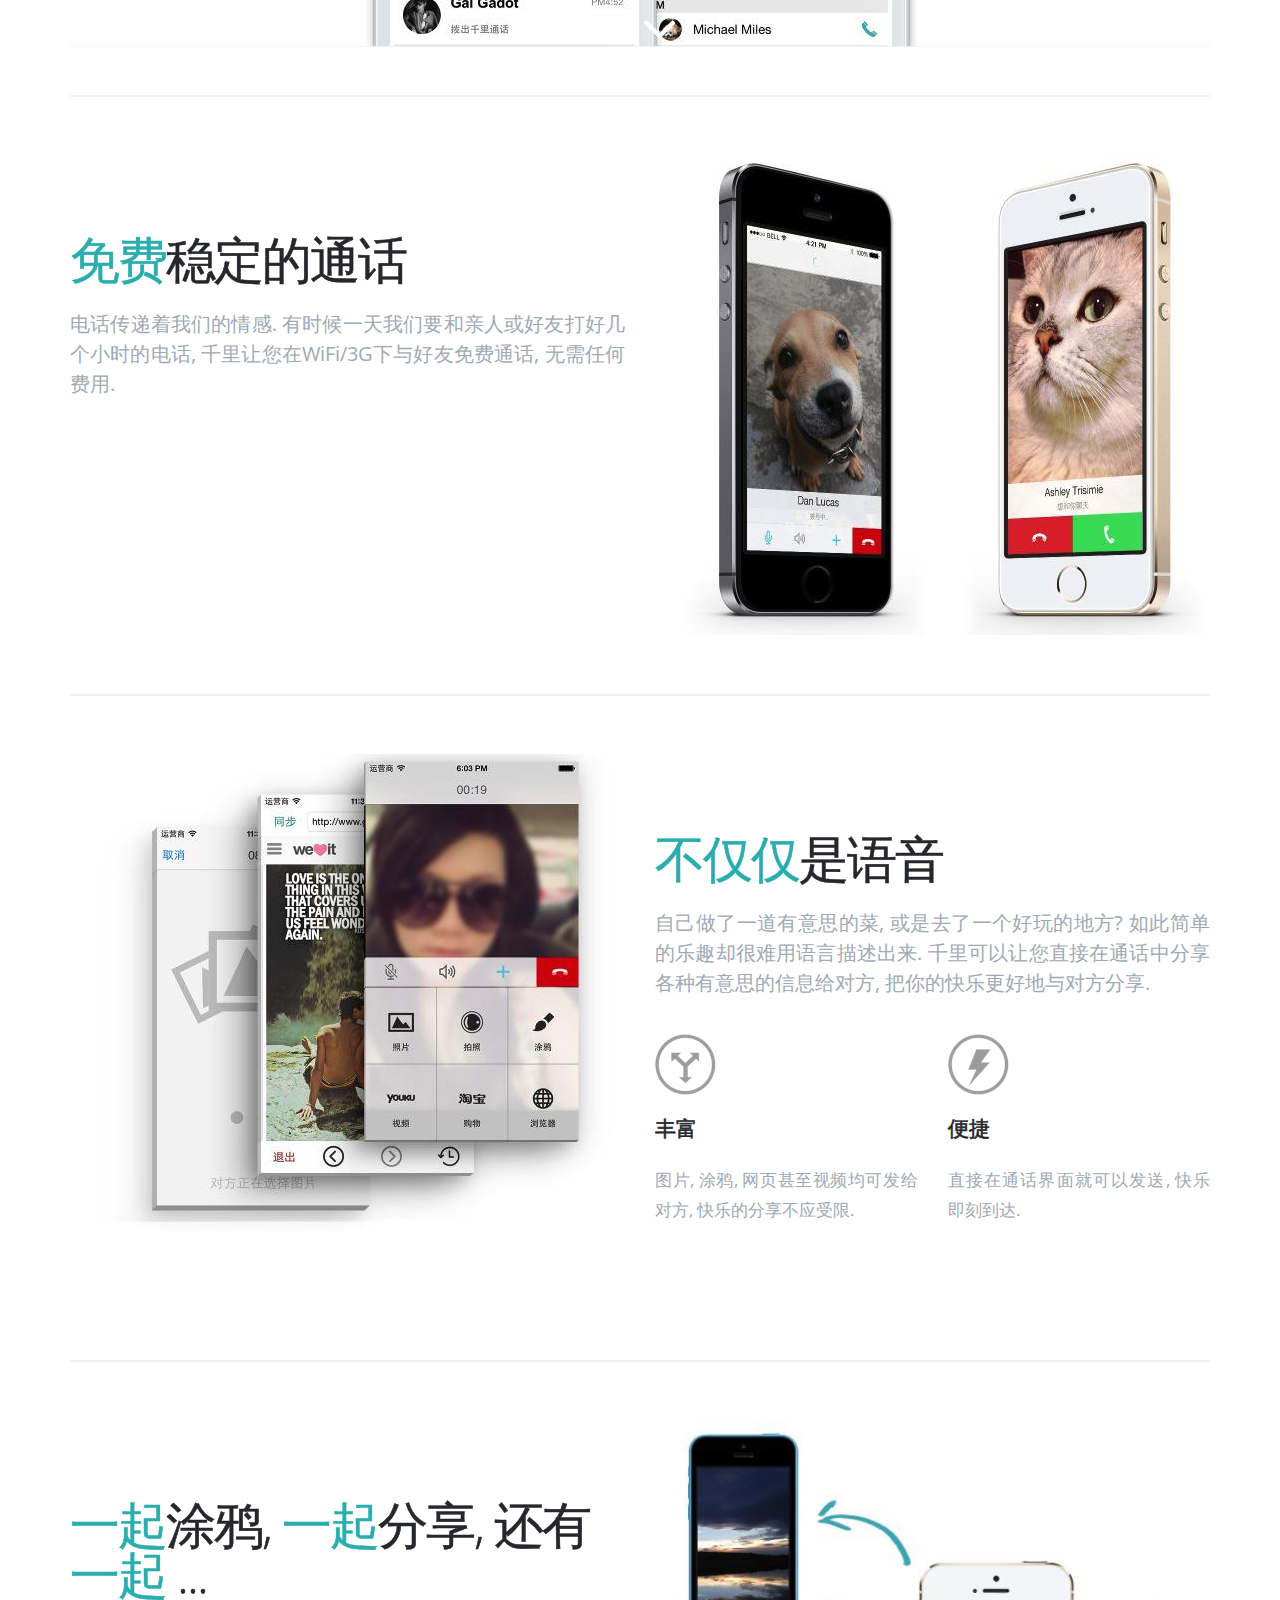
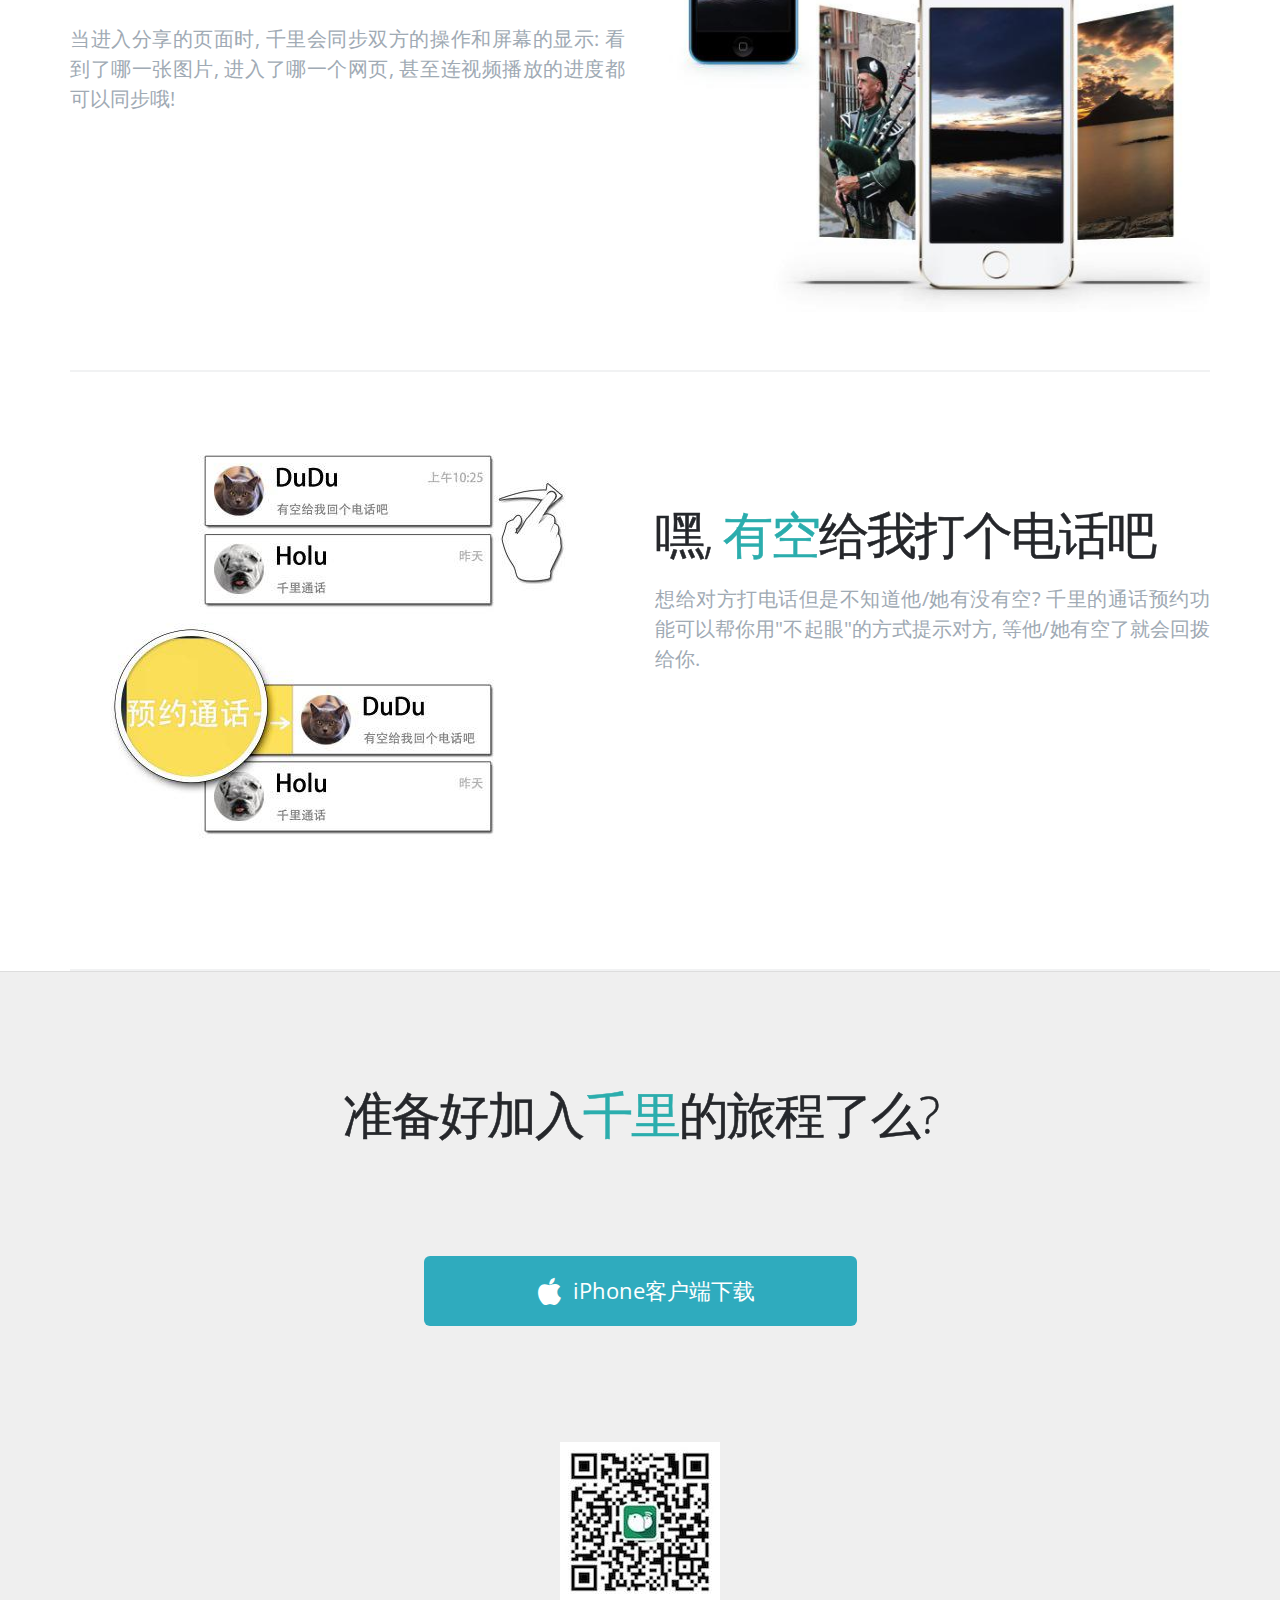
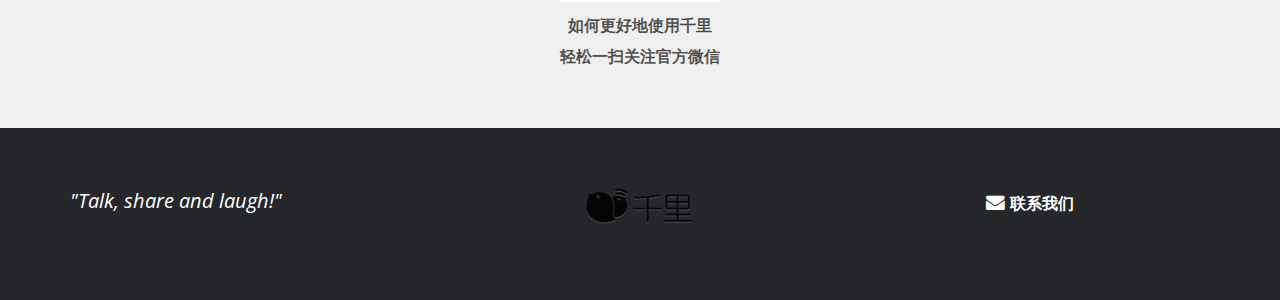
==== commit ba1c6b54: "improve and change the address" ====
--- a/index.html
+++ b/index.html
@@ -149,14 +149,14 @@
 					</div> -->
 					<div class="col-lg-6 col-md-6 col-sm-6 margin5 margin-5">
 						<!-- <img src="img/feature-3-animation-gif-with-arrow.gif" class="img-responsive" alt="" data-bottom-top="transform: translateY(100%);" data-bottom="transform: translateY(0%);" data-top="transform: translateY(0%);" data-top-bottom="transform: translateY(-100%);"> -->
-						<img src="img/feature-3-animation-gif-with-arrow.gif" class="img-responsive" alt="">
+						<img src="img/features_4.jpg" class="img-responsive" alt="">
 					</div>					
 				</div>
 				<div class="separator"></div>
 				<div class="row" id="feat_5">
 					<div class="col-lg-6 col-md-6 col-sm-6 margin5 margin-5">
 						<!-- <img src="img/features_4.jpg" class="img-responsive" alt="" data-bottom-top="transform: translateY(100%);" data-bottom="transform: translateY(0%);" data-top="transform: translateY(0%);" data-top-bottom="transform: translateY(-100%);"> -->
-						<img src="img/features_4.jpg" class="img-responsive" alt="">
+						<img src="img/features_5.jpg" class="img-responsive" alt="">
 					</div>
 					<div class="col-lg-6 col-md-6 col-sm-6 margin10">
 						<h2>嘿, <span>有空</span>给我打个电话吧</h2>
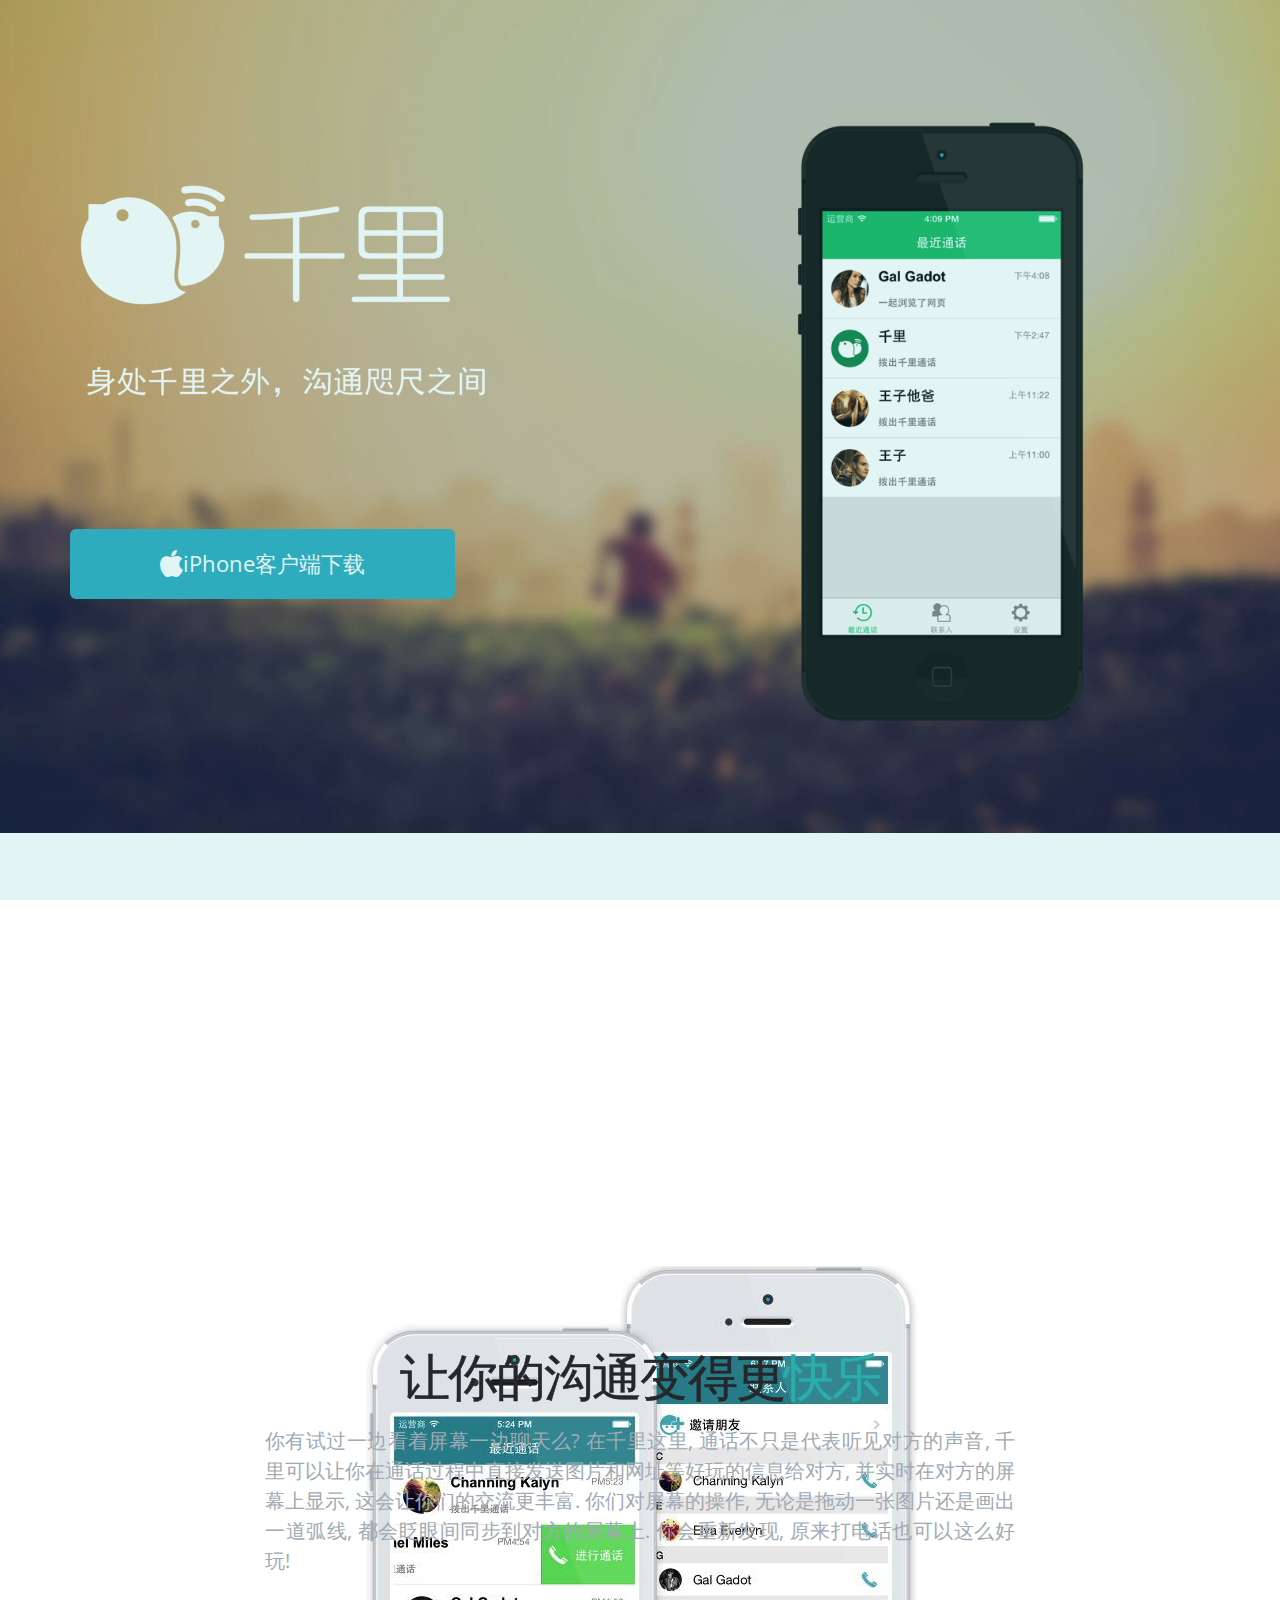
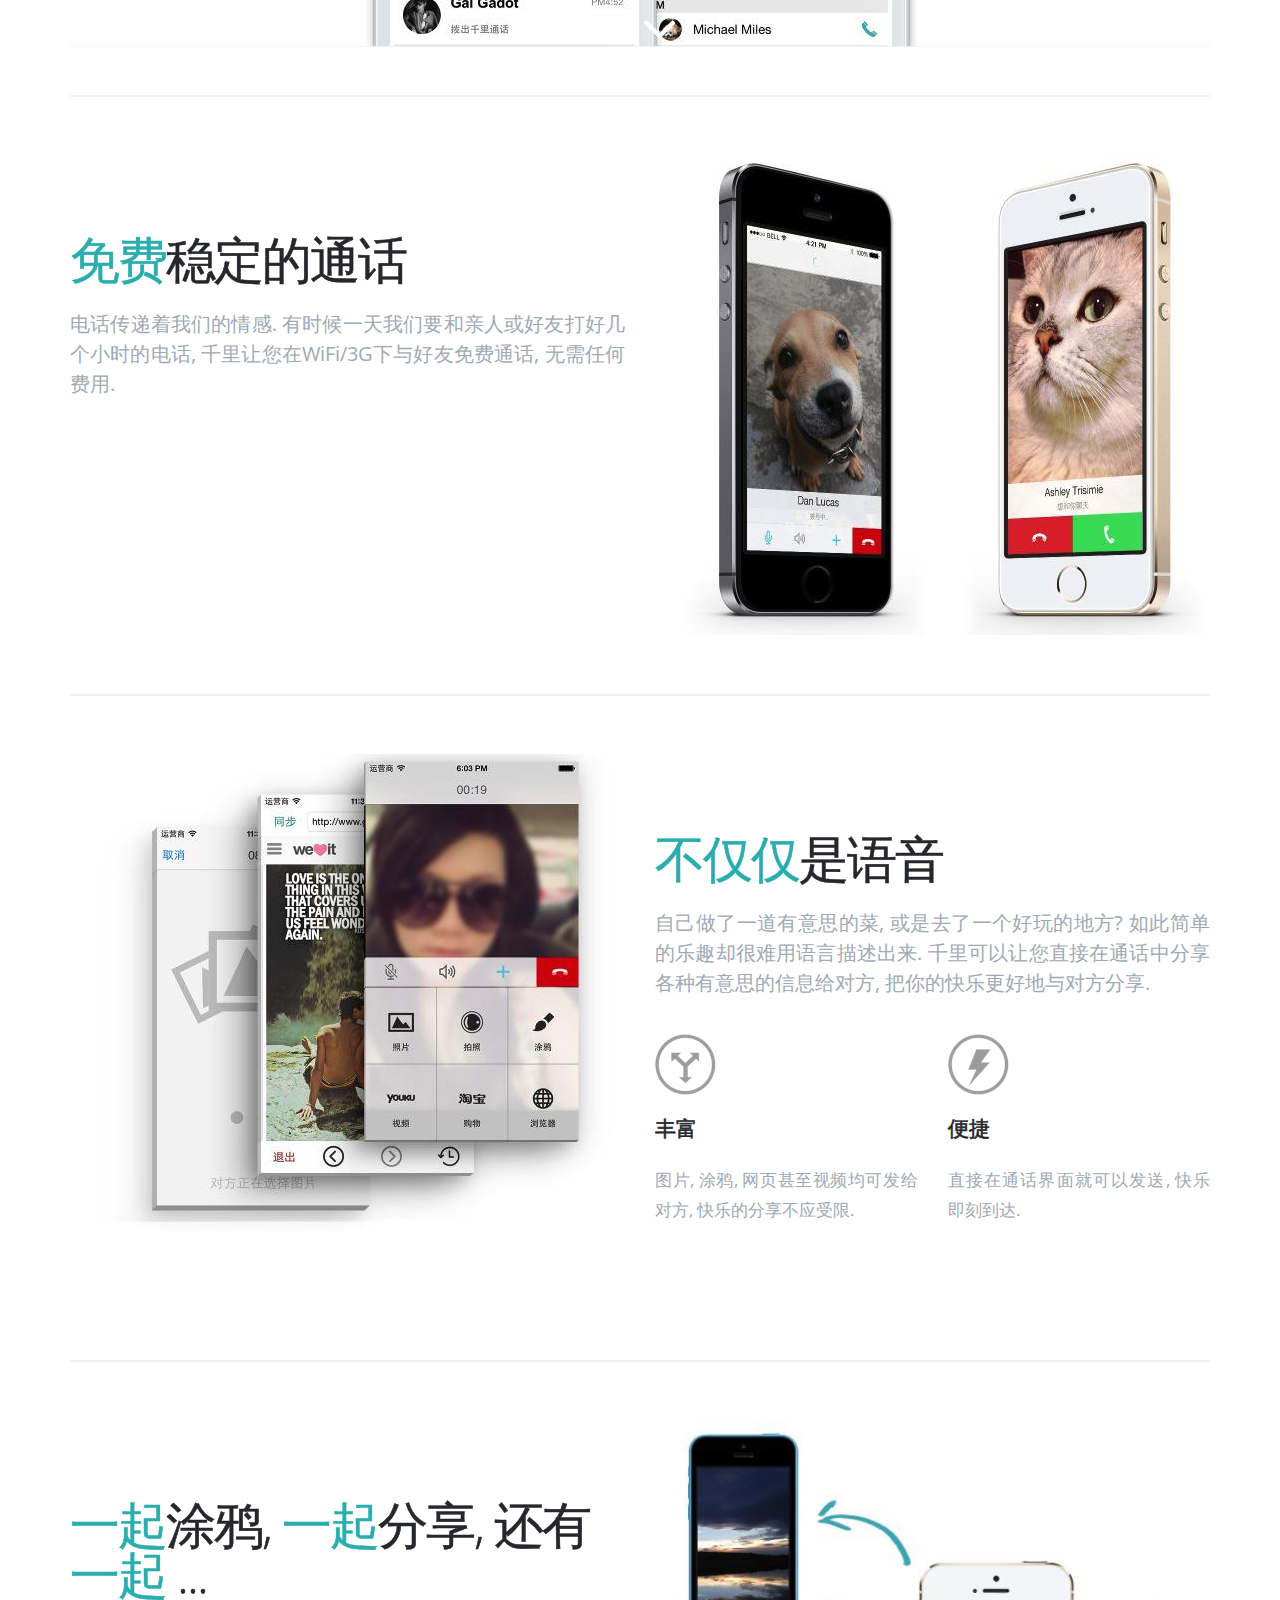
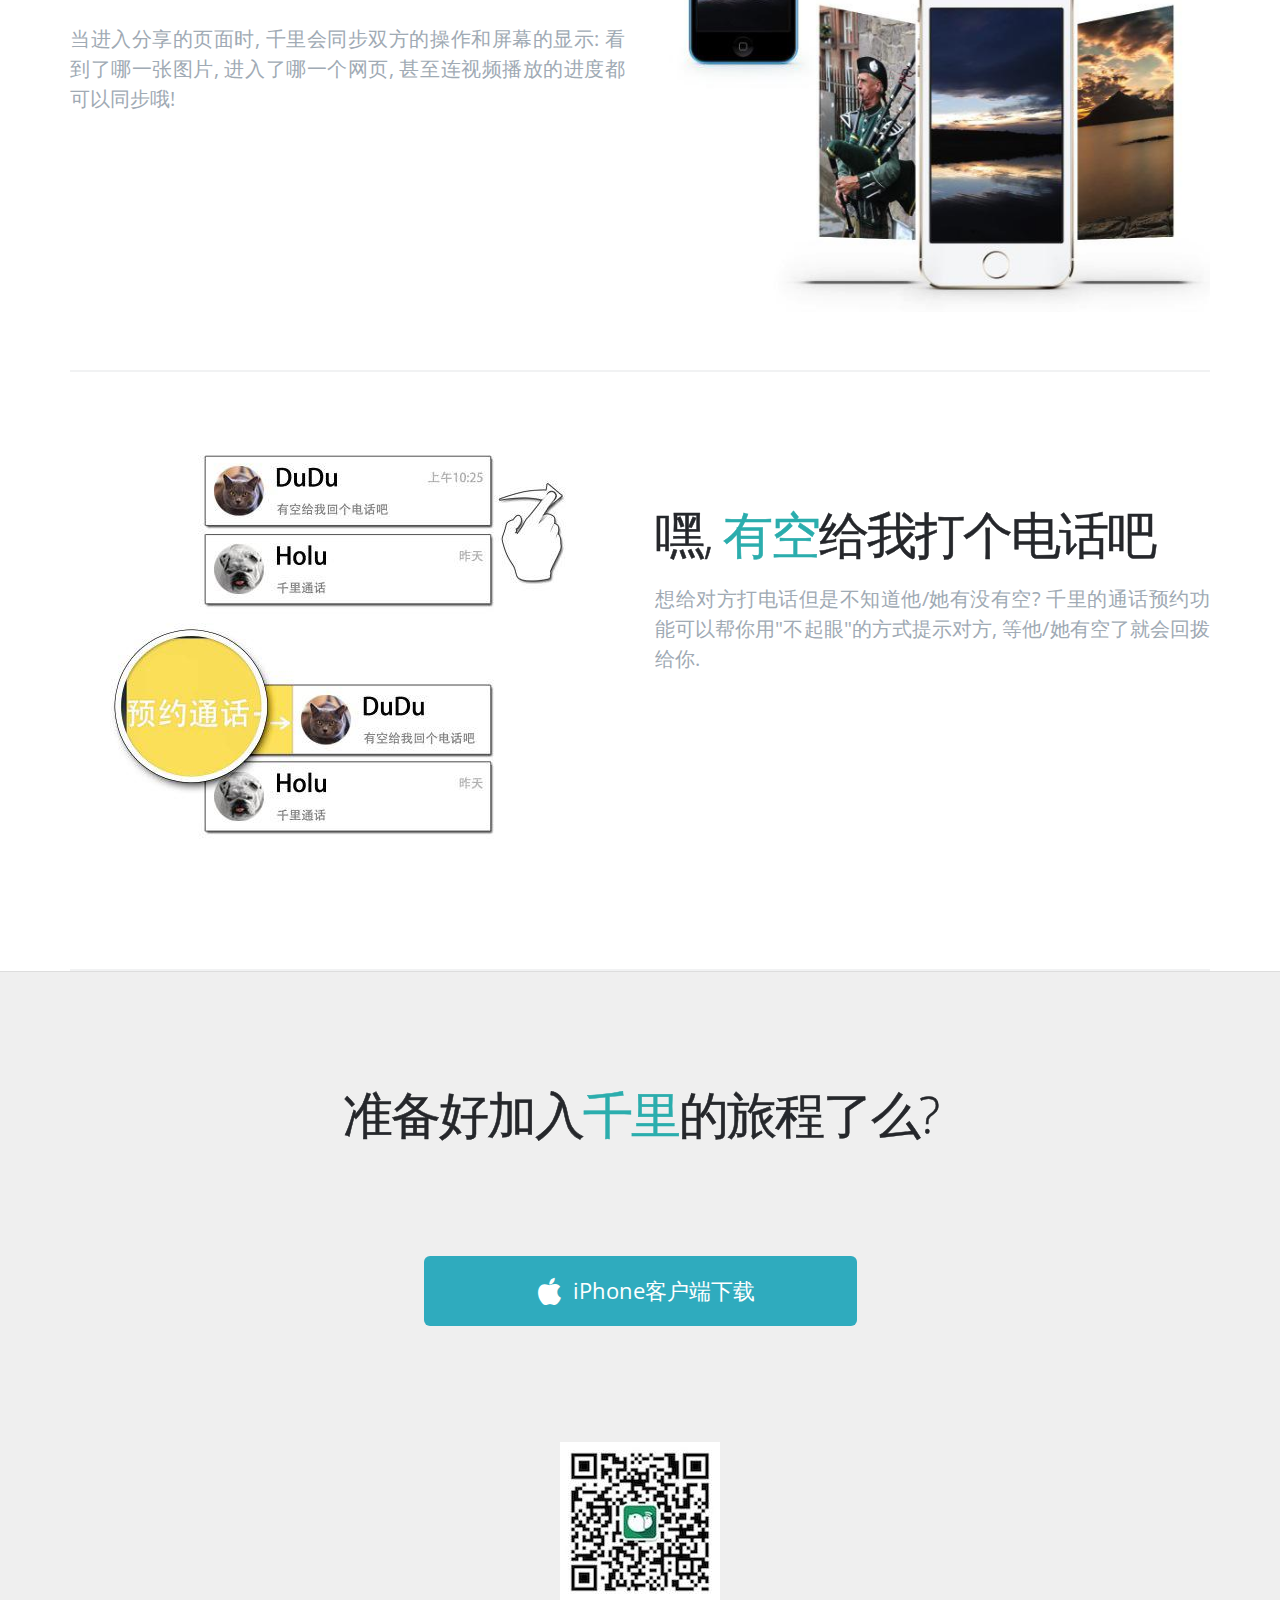
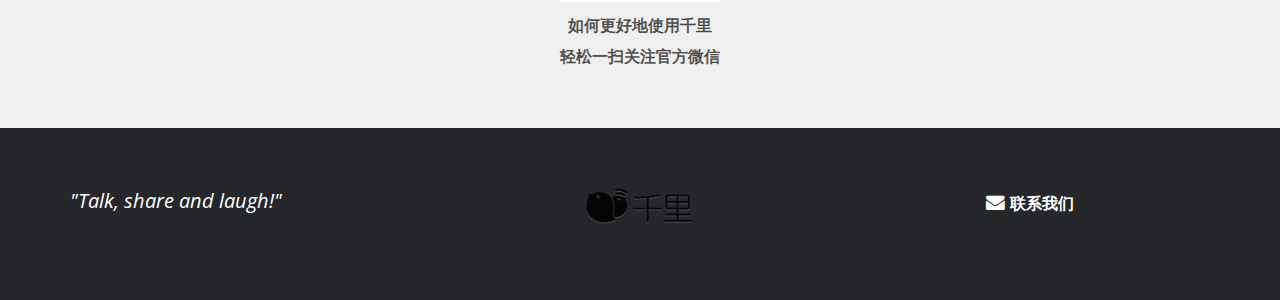
==== commit 3c189800: "change address" ====
--- a/index.html
+++ b/index.html
@@ -43,7 +43,7 @@
 						<!-- <a href="#" class="btn btn-default btn-awesome margin5">Available for <i class="fa fa-apple fa-lg"></i></a>
 						<a href="#" class="btn btn-default btn-awesome margin5">Soon for <i class="fa fa-android fa-lg"></i></a>
 						<a href="#" class="btn btn-default btn-awesome margin5">Soon for <i class="fa fa-windows fa-lg"></i></a> -->
-						<a href="https://itunes.apple.com/cn/app/wei-dian-shou-ji-kai-dian/id672662544?mt=8" class="btn btn-default btn-awesome margin15">&nbsp;&nbsp;&nbsp;&nbsp;<i class="fa fa-apple fa-lg"></i>&nbsp;&nbsp;iPhone客户端下载&nbsp;&nbsp;</a>
+						<a href="https://itunes.apple.com/cn/app/qian-li/id830277724?mt=8" class="btn btn-default btn-awesome margin15"><i class="fa fa-apple fa-lg"></i>iPhone客户端下载</a>
 					</div>
 					<div class="col-lg-6 col-md-6 col-sm-6 margin10">
 						<img src="img/intro_image.png" class="img-responsive float" alt="">
@@ -179,7 +179,7 @@
 							<h2 class="text-center">准备好加入<span>千里</span>的旅程了么?</h2>
 						</div>
 						<div class="col-lg-12 margin10 margin-5" style="text-align:center">
-							<a href="https://itunes.apple.com/cn/app/wei-dian-shou-ji-kai-dian/id672662544?mt=8" class="btn btn-default btn-awesome text-center">&nbsp;&nbsp;&nbsp;&nbsp;<i class="fa fa-apple fa-lg"></i>&nbsp;&nbsp;iPhone客户端下载&nbsp;&nbsp;</a>
+							<a href="https://itunes.apple.com/cn/app/qian-li/id830277724?mt=8" class="btn btn-default btn-awesome text-center">&nbsp;&nbsp;&nbsp;&nbsp;<i class="fa fa-apple fa-lg"></i>&nbsp;&nbsp;iPhone客户端下载&nbsp;&nbsp;</a>
 						</div>					
 					</div>
 					<div class="row margin5 margin-5" style="text-align:center">
